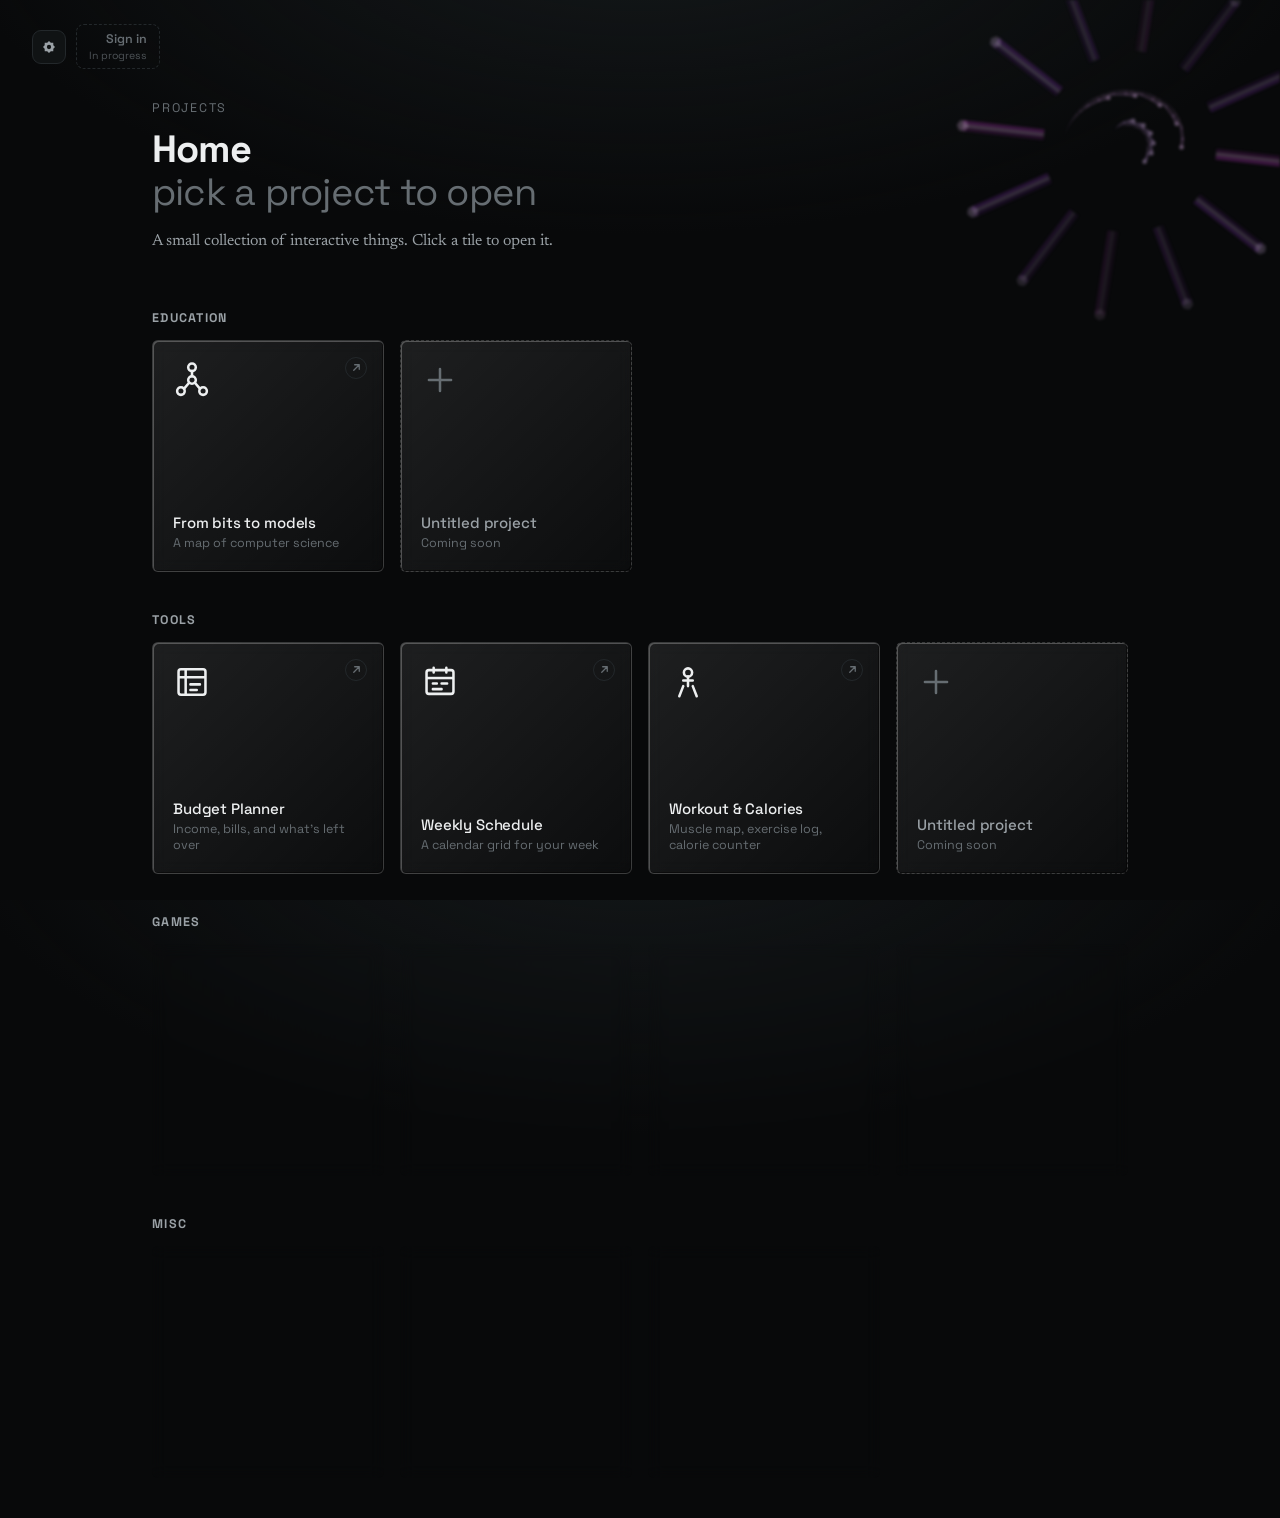
==== index.html @ d9f2520a "Add Workout & Calories project New tile in the Tools category (workout-tracker/tracker.html) — a pla" ====
<!doctype html>
<html>
<head>
<meta charset="utf-8">
<meta name="viewport" content="width=device-width,initial-scale=1">
<title>Home</title>
<link rel="preconnect" href="https://fonts.googleapis.com">
<link rel="preconnect" href="https://fonts.gstatic.com" crossorigin>
<link href="https://fonts.googleapis.com/css2?family=Space+Grotesk:wght@400;500;700&family=Newsreader:ital,opsz,wght@0,6..72,300;0,6..72,400;1,6..72,300&display=swap" rel="stylesheet">
<link rel="stylesheet" href="style.css?v=20">
</head>
<body>
<canvas id="bg"></canvas>
<div class="bottom-mist" aria-hidden="true"></div>

<div class="topbar">
  <button type="button" class="settings-btn" id="settingsBtn" aria-haspopup="dialog" aria-expanded="false" aria-controls="settingsPanel" aria-label="Display settings">
    <svg viewBox="0 0 24 24" width="16" height="16" xmlns="http://www.w3.org/2000/svg" aria-hidden="true">
      <path fill="currentColor" fill-rule="evenodd" d="M21,12 L18.5,14.7 L18.4,18.4 L14.7,18.5 L12,21 L9.3,18.5 L5.6,18.4 L5.5,14.7 L3,12 L5.5,9.3 L5.6,5.6 L9.3,5.5 L12,3 L14.7,5.5 L18.4,5.6 L18.5,9.3 Z M8.8,12 A3.2,3.2 0 1,0 15.2,12 A3.2,3.2 0 1,0 8.8,12 Z"/>
    </svg>
  </button>
  <div id="authWidget" class="auth-widget"></div>
</div>

<div class="settings-panel" id="settingsPanel" role="dialog" aria-label="Display settings" hidden>
  <div class="settings-head">
    <h2>Display</h2>
    <button type="button" class="settings-close" id="settingsClose" aria-label="Close">&times;</button>
  </div>

  <div class="settings-row">
    <label for="setHue">Theme color</label>
    <input type="range" id="setHue" min="0" max="359" step="1">
  </div>
  <label class="settings-check">
    <input type="checkbox" id="setRandomHue">
    Random color each visit
  </label>

  <div class="settings-div"></div>
  <p class="settings-label">Background components</p>

  <label class="settings-check"><input type="checkbox" id="setRods"> Spinning rod ring</label>
  <label class="settings-check"><input type="checkbox" id="setLights"> Flying lights</label>
  <label class="settings-check"><input type="checkbox" id="setFlakes"> Drifting flakes</label>
  <label class="settings-check"><input type="checkbox" id="setMist"> Bottom mist glow</label>

  <button type="button" class="ghost-btn" id="settingsReset">Reset to defaults</button>
</div>

<div class="page">

  <header>
    <p class="eyebrow">Projects</p>
    <h1>Home<span>pick a project to open</span></h1>
    <p class="blurb">A small collection of interactive things. Click a tile to open it.</p>
  </header>

  <section class="category">
    <h2 class="category-title">Education</h2>
    <div class="grid">

      <a class="tile" href="from-bits-to-models/map.html">
        <div class="icon" aria-hidden="true">
          <svg viewBox="0 0 24 24" fill="none" xmlns="http://www.w3.org/2000/svg">
            <circle cx="5" cy="19" r="2.4" stroke="currentColor" stroke-width="1.6"/>
            <circle cx="12" cy="12" r="2.4" stroke="currentColor" stroke-width="1.6"/>
            <circle cx="19" cy="19" r="2.4" stroke="currentColor" stroke-width="1.6"/>
            <circle cx="12" cy="4" r="2.4" stroke="currentColor" stroke-width="1.6"/>
            <path d="M6.9 17.6 10.3 13.6M13.7 13.6 17.1 17.6M12 9.6V6.4" stroke="currentColor" stroke-width="1.6" stroke-linecap="round"/>
          </svg>
        </div>
        <div>
          <div class="label">From bits to models</div>
          <div class="sub">A map of computer science</div>
        </div>
        <span class="go" aria-hidden="true">
          <svg viewBox="0 0 12 12" fill="none" xmlns="http://www.w3.org/2000/svg">
            <path d="M3 9 9 3M4 3h5v5" stroke="currentColor" stroke-width="1.4" stroke-linecap="round" stroke-linejoin="round"/>
          </svg>
        </span>
      </a>

      <div class="tile placeholder" aria-disabled="true">
        <div class="icon" aria-hidden="true">
          <svg viewBox="0 0 24 24" fill="none" xmlns="http://www.w3.org/2000/svg">
            <path d="M12 5v14M5 12h14" stroke="currentColor" stroke-width="1.6" stroke-linecap="round"/>
          </svg>
        </div>
        <div>
          <div class="label">Untitled project</div>
          <div class="sub">Coming soon</div>
        </div>
      </div>

    </div>
  </section>

  <section class="category">
    <h2 class="category-title">Tools</h2>
    <div class="grid">

      <a class="tile" href="budget-planner/planner.html">
        <div class="icon" aria-hidden="true">
          <svg viewBox="0 0 24 24" fill="none" xmlns="http://www.w3.org/2000/svg">
            <rect x="3.5" y="4" width="17" height="16" rx="1.5" stroke="currentColor" stroke-width="1.6"/>
            <path d="M3.5 9h17M8 4v16" stroke="currentColor" stroke-width="1.6"/>
            <path d="M11 13.5h6M11 17h4" stroke="currentColor" stroke-width="1.6" stroke-linecap="round"/>
          </svg>
        </div>
        <div>
          <div class="label">Budget Planner</div>
          <div class="sub">Income, bills, and what's left over</div>
        </div>
        <span class="go" aria-hidden="true">
          <svg viewBox="0 0 12 12" fill="none" xmlns="http://www.w3.org/2000/svg">
            <path d="M3 9 9 3M4 3h5v5" stroke="currentColor" stroke-width="1.4" stroke-linecap="round" stroke-linejoin="round"/>
          </svg>
        </span>
      </a>

      <a class="tile" href="weekly-schedule/schedule.html">
        <div class="icon" aria-hidden="true">
          <svg viewBox="0 0 24 24" fill="none" xmlns="http://www.w3.org/2000/svg">
            <rect x="3.5" y="4.5" width="17" height="15" rx="1.5" stroke="currentColor" stroke-width="1.6"/>
            <path d="M3.5 9.5h17" stroke="currentColor" stroke-width="1.6"/>
            <path d="M8 3v3M16 3v3" stroke="currentColor" stroke-width="1.6" stroke-linecap="round"/>
            <path d="M7.5 13h2.5M13 13h3.5M7.5 16.5h5.5" stroke="currentColor" stroke-width="1.6" stroke-linecap="round"/>
          </svg>
        </div>
        <div>
          <div class="label">Weekly Schedule</div>
          <div class="sub">A calendar grid for your week</div>
        </div>
        <span class="go" aria-hidden="true">
          <svg viewBox="0 0 12 12" fill="none" xmlns="http://www.w3.org/2000/svg">
            <path d="M3 9 9 3M4 3h5v5" stroke="currentColor" stroke-width="1.4" stroke-linecap="round" stroke-linejoin="round"/>
          </svg>
        </span>
      </a>

      <a class="tile" href="workout-tracker/tracker.html">
        <div class="icon" aria-hidden="true">
          <svg viewBox="0 0 24 24" fill="none" xmlns="http://www.w3.org/2000/svg">
            <circle cx="12" cy="6" r="2.6" stroke="currentColor" stroke-width="1.6"/>
            <path d="M12 8.6v6M9 11h6" stroke="currentColor" stroke-width="1.6" stroke-linecap="round"/>
            <path d="M9 14.6 6.5 21M15 14.6 17.5 21" stroke="currentColor" stroke-width="1.6" stroke-linecap="round"/>
          </svg>
        </div>
        <div>
          <div class="label">Workout &amp; Calories</div>
          <div class="sub">Muscle map, exercise log, calorie counter</div>
        </div>
        <span class="go" aria-hidden="true">
          <svg viewBox="0 0 12 12" fill="none" xmlns="http://www.w3.org/2000/svg">
            <path d="M3 9 9 3M4 3h5v5" stroke="currentColor" stroke-width="1.4" stroke-linecap="round" stroke-linejoin="round"/>
          </svg>
        </span>
      </a>

      <div class="tile placeholder" aria-disabled="true">
        <div class="icon" aria-hidden="true">
          <svg viewBox="0 0 24 24" fill="none" xmlns="http://www.w3.org/2000/svg">
            <path d="M12 5v14M5 12h14" stroke="currentColor" stroke-width="1.6" stroke-linecap="round"/>
          </svg>
        </div>
        <div>
          <div class="label">Untitled project</div>
          <div class="sub">Coming soon</div>
        </div>
      </div>

    </div>
  </section>

  <section class="category">
    <h2 class="category-title">Games</h2>
    <div class="grid">

      <a class="tile" href="tic-tac-toe/game.html">
        <div class="icon" aria-hidden="true">
          <svg viewBox="0 0 24 24" fill="none" xmlns="http://www.w3.org/2000/svg">
            <path d="M9 3v18M15 3v18M3 9h18M3 15h18" stroke="currentColor" stroke-width="1.6" stroke-linecap="round"/>
          </svg>
        </div>
        <div>
          <div class="label">Tic-tac-toe</div>
        </div>
        <span class="go" aria-hidden="true">
          <svg viewBox="0 0 12 12" fill="none" xmlns="http://www.w3.org/2000/svg">
            <path d="M3 9 9 3M4 3h5v5" stroke="currentColor" stroke-width="1.4" stroke-linecap="round" stroke-linejoin="round"/>
          </svg>
        </span>
      </a>

      <a class="tile" href="dead-static/game.html">
        <div class="icon" aria-hidden="true">
          <svg viewBox="0 0 24 24" fill="none" xmlns="http://www.w3.org/2000/svg">
            <path d="M12 3 20 7.5V16.5L12 21 4 16.5V7.5L12 3Z" stroke="currentColor" stroke-width="1.6" stroke-linejoin="round"/>
            <path d="M4 7.5 12 12M12 12 20 7.5M12 12V21" stroke="currentColor" stroke-width="1.6" stroke-linejoin="round"/>
          </svg>
        </div>
        <div>
          <div class="label">Dead Static</div>
          <div class="sub">In progress</div>
        </div>
        <span class="go" aria-hidden="true">
          <svg viewBox="0 0 12 12" fill="none" xmlns="http://www.w3.org/2000/svg">
            <path d="M3 9 9 3M4 3h5v5" stroke="currentColor" stroke-width="1.4" stroke-linecap="round" stroke-linejoin="round"/>
          </svg>
        </span>
      </a>

      <a class="tile" href="nightfall/siege.html">
        <div class="icon" aria-hidden="true">
          <svg viewBox="0 0 24 24" fill="none" xmlns="http://www.w3.org/2000/svg">
            <path d="M4 21V10.5L12 4l8 6.5V21" stroke="currentColor" stroke-width="1.6" stroke-linejoin="round"/>
            <path d="M9 21v-7h6v7" stroke="currentColor" stroke-width="1.6" stroke-linejoin="round"/>
          </svg>
        </div>
        <div>
          <div class="label">Nightfall</div>
          <div class="sub">Zombie siege tower defense</div>
        </div>
        <span class="go" aria-hidden="true">
          <svg viewBox="0 0 12 12" fill="none" xmlns="http://www.w3.org/2000/svg">
            <path d="M3 9 9 3M4 3h5v5" stroke="currentColor" stroke-width="1.4" stroke-linecap="round" stroke-linejoin="round"/>
          </svg>
        </span>
      </a>

      <div class="tile placeholder" aria-disabled="true">
        <div class="icon" aria-hidden="true">
          <svg viewBox="0 0 24 24" fill="none" xmlns="http://www.w3.org/2000/svg">
            <path d="M12 5v14M5 12h14" stroke="currentColor" stroke-width="1.6" stroke-linecap="round"/>
          </svg>
        </div>
        <div>
          <div class="label">Untitled project</div>
          <div class="sub">Coming soon</div>
        </div>
      </div>

    </div>
  </section>

  <section class="category">
    <h2 class="category-title">Misc</h2>
    <div class="grid">

      <a class="tile" href="keep-awake/screen.html">
        <div class="icon" aria-hidden="true">
          <svg viewBox="0 0 24 24" fill="none" xmlns="http://www.w3.org/2000/svg">
            <path d="M5 20c3-5 3.5-8 1.5-12.5C10 9 11 11.5 10 15c3-1 4.5-4 3.8-7.5C17 9.5 18 13 15.5 17c1.5-.3 2.7-1.2 3.3-2.3-.2 3.6-2.8 6.3-6.3 6.3-3.7 0-7-2.3-7.5-6" stroke="currentColor" stroke-width="1.5" stroke-linejoin="round" stroke-linecap="round"/>
          </svg>
        </div>
        <div>
          <div class="label">Cig</div>
          <div class="sub">A slow burn</div>
        </div>
        <span class="go" aria-hidden="true">
          <svg viewBox="0 0 12 12" fill="none" xmlns="http://www.w3.org/2000/svg">
            <path d="M3 9 9 3M4 3h5v5" stroke="currentColor" stroke-width="1.4" stroke-linecap="round" stroke-linejoin="round"/>
          </svg>
        </span>
      </a>

      <a class="tile" href="ps2-clock/clock.html">
        <div class="icon" aria-hidden="true">
          <svg viewBox="0 0 24 24" fill="none" xmlns="http://www.w3.org/2000/svg">
            <circle cx="12" cy="12" r="8.5" stroke="currentColor" stroke-width="1.6"/>
            <path d="M12 7.5V12l3 2" stroke="currentColor" stroke-width="1.6" stroke-linecap="round" stroke-linejoin="round"/>
          </svg>
        </div>
        <div>
          <div class="label">Standby</div>
          <div class="sub">An ambient spiral clock</div>
        </div>
        <span class="go" aria-hidden="true">
          <svg viewBox="0 0 12 12" fill="none" xmlns="http://www.w3.org/2000/svg">
            <path d="M3 9 9 3M4 3h5v5" stroke="currentColor" stroke-width="1.4" stroke-linecap="round" stroke-linejoin="round"/>
          </svg>
        </span>
      </a>

      <div class="tile placeholder" aria-disabled="true">
        <div class="icon" aria-hidden="true">
          <svg viewBox="0 0 24 24" fill="none" xmlns="http://www.w3.org/2000/svg">
            <path d="M12 5v14M5 12h14" stroke="currentColor" stroke-width="1.6" stroke-linecap="round"/>
          </svg>
        </div>
        <div>
          <div class="label">Untitled project</div>
          <div class="sub">Coming soon</div>
        </div>
      </div>

    </div>
  </section>

</div>

<script src="assets/spiral-bg.js?v=8"></script>
<script type="module">
  import { initAuthWidget } from "./assets/auth-widget.js?v=2";
  initAuthWidget(document.getElementById("authWidget"));
</script>
<script>
  // ---------------------------------------------------------------
  // display settings -- stored client-side only (localStorage), no
  // account or server involved. Controls which ambient background
  // pieces render and whether their color theme is random each visit
  // or pinned to a chosen hue.
  // ---------------------------------------------------------------
  const SETTINGS_KEY = "note-display-settings:v1";
  const DEFAULT_SETTINGS = { hue: null, rods: true, lights: true, flakes: false, mist: false };

  function loadSettings() {
    try {
      const raw = localStorage.getItem(SETTINGS_KEY);
      if (!raw) return { ...DEFAULT_SETTINGS };
      const parsed = JSON.parse(raw);
      return { ...DEFAULT_SETTINGS, ...parsed };
    } catch (e) {
      return { ...DEFAULT_SETTINGS };
    }
  }
  function saveSettings(s) {
    try { localStorage.setItem(SETTINGS_KEY, JSON.stringify(s)); } catch (e) { /* private browsing etc -- just won't persist */ }
  }

  let settings = loadSettings();
  let spiral = null;
  const mistEl = document.querySelector(".bottom-mist");

  // (re)builds the whole ambient effect from the current settings --
  // spiral-bg.js's returned handle has its own stop(), so swapping
  // settings live just tears down the old instance and starts a fresh
  // one, no page reload needed
  function applyEffects() {
    if (spiral) spiral.stop();
    spiral = initSpiralBackground(document.getElementById("bg"), {
      intensity: 0.32,
      radiusScale: 0.1,
      centerX: 0.88,
      centerY: 0.16,
      barCount: settings.rods ? 12 : 0,
      cubeCount: settings.flakes ? 10 : 0,
      particleCount: settings.lights ? null : 0,
      fps: 24,
      hue: settings.hue,
    });
    document.documentElement.style.setProperty("--mist-hue", spiral.hue);
    mistEl.classList.toggle("is-hidden", !settings.mist);
  }

  function updateSetting(patch) {
    settings = { ...settings, ...patch };
    saveSettings(settings);
    applyEffects();
    syncControls();
  }

  const hueInput = document.getElementById("setHue");
  const randomHueInput = document.getElementById("setRandomHue");
  const rodsInput = document.getElementById("setRods");
  const lightsInput = document.getElementById("setLights");
  const flakesInput = document.getElementById("setFlakes");
  const mistInput = document.getElementById("setMist");

  function syncControls() {
    const isRandom = settings.hue === null;
    randomHueInput.checked = isRandom;
    hueInput.disabled = isRandom;
    hueInput.value = isRandom ? spiral.hue : settings.hue;
    rodsInput.checked = settings.rods;
    lightsInput.checked = settings.lights;
    flakesInput.checked = settings.flakes;
    mistInput.checked = settings.mist;
  }

  applyEffects();
  syncControls();

  hueInput.addEventListener("input", () => updateSetting({ hue: Number(hueInput.value) }));
  randomHueInput.addEventListener("change", () => {
    updateSetting({ hue: randomHueInput.checked ? null : spiral.hue });
  });
  rodsInput.addEventListener("change", () => updateSetting({ rods: rodsInput.checked }));
  lightsInput.addEventListener("change", () => updateSetting({ lights: lightsInput.checked }));
  flakesInput.addEventListener("change", () => updateSetting({ flakes: flakesInput.checked }));
  mistInput.addEventListener("change", () => updateSetting({ mist: mistInput.checked }));

  document.getElementById("settingsReset").addEventListener("click", () => {
    settings = { ...DEFAULT_SETTINGS };
    saveSettings(settings);
    applyEffects();
    syncControls();
  });

  // ---------------------------------------------------------------
  // settings panel open/close
  // ---------------------------------------------------------------
  const settingsBtn = document.getElementById("settingsBtn");
  const settingsPanel = document.getElementById("settingsPanel");
  function openSettings() {
    settingsPanel.hidden = false;
    settingsBtn.setAttribute("aria-expanded", "true");
  }
  function closeSettings() {
    settingsPanel.hidden = true;
    settingsBtn.setAttribute("aria-expanded", "false");
  }
  settingsBtn.addEventListener("click", () => {
    if (settingsPanel.hidden) openSettings(); else closeSettings();
  });
  document.getElementById("settingsClose").addEventListener("click", closeSettings);
  document.addEventListener("keydown", (e) => {
    if (e.key === "Escape" && !settingsPanel.hidden) closeSettings();
  });
  document.addEventListener("click", (e) => {
    if (settingsPanel.hidden) return;
    if (settingsPanel.contains(e.target) || settingsBtn.contains(e.target)) return;
    closeSettings();
  });
</script>
</body>
</html>
---- style.css ----
:root{
  --ground:#0C0E0F;
  --ground-deep:#08090A;
  --panel:#101314;
  --panel-hi:#1A1E20;
  --line:#23282B;
  --ink:#EDEFF0;
  --ink-mid:#9AA1A6;
  --ink-dim:#666D72;
  --focus:#EDEFF0;
}
*{box-sizing:border-box}
html,body{height:100%}
body{
  margin:0;
  background:
    radial-gradient(ellipse 90% 60% at 50% -10%, #14181A 0%, transparent 60%),
    var(--ground-deep);
  color:var(--ink);
  font-family:"Space Grotesk",system-ui,sans-serif;
  min-height:100dvh;
}

#bg{
  position:fixed;
  inset:0;
  z-index:0;
  width:100%;
  height:100%;
  display:block;
  pointer-events:none;
  filter:blur(1.5px);
}

/* a soft glow rising off the bottom edge of the page -- tinted to match
   whatever random theme color spiral-bg.js picked this load (see the
   inline script setting --mist-hue), gently breathing rather than static
   so it reads as something alive back there, not a flat gradient */
.bottom-mist{
  position:fixed;
  inset:auto 0 0 0;
  height:42vh;
  z-index:0;
  pointer-events:none;
  background:
    radial-gradient(ellipse 85% 100% at 50% 100%, hsla(var(--mist-hue,220), 75%, 58%, .28), transparent 68%),
    radial-gradient(ellipse 50% 70% at 50% 100%, hsla(var(--mist-hue,220), 85%, 70%, .22), transparent 60%);
  filter:blur(6px);
  mix-blend-mode:screen;
  animation:mist-breathe 9s ease-in-out infinite;
}
.bottom-mist.is-hidden{display:none} /* toggled off via the display-settings panel */
@keyframes mist-breathe{
  0%,100%{opacity:.75;transform:translateY(0)}
  50%{opacity:1;transform:translateY(-1.5%)}
}
@media (prefers-reduced-motion:reduce){
  .bottom-mist{animation:none}
}

.page{
  position:relative;
  z-index:1;
  max-width:1040px;
  margin:0 auto;
  padding:100px 32px 40px; /* clears .topbar (fixed, same top-left corner) with real
                              room to spare, not the 3px it had before it moved here */
  min-height:100dvh;
  display:flex;
  flex-direction:column;
}

/* fixed top-right cluster: the display-settings button and the sitewide
   sign-in widget share one fixed-position row, same pattern as the
   little fixed "back to menu" buttons the individual project pages use */
.topbar{
  position:fixed;
  top:24px;
  left:32px;
  z-index:5;
  display:flex;
  align-items:center;
  gap:10px;
}
.settings-btn{
  display:inline-flex;
  align-items:center;
  justify-content:center;
  width:34px;height:34px;
  background:var(--panel);
  border:1px solid var(--line);
  border-radius:9px;
  color:var(--ink-mid);
  cursor:pointer;
}
.settings-btn:hover{color:var(--ink);border-color:var(--ink-dim)}
.settings-btn:focus-visible,
.settings-btn[aria-expanded="true"]{outline:2px solid var(--focus);outline-offset:1px}

/* any page can drop <div id="authWidget"></div> and call
   initAuthWidget() on it (see assets/auth-widget.js) to get the same
   signed-in state -- currently only used here, nested inside .topbar,
   which is what actually fixes it in place; a page using it standalone
   would need its own positioning */
.auth-widget{
  display:flex;
  align-items:center;
  font-family:"Space Grotesk",sans-serif;
}
.auth-signin-btn{
  padding:7px 14px;
  background:var(--ink);
  border:0;
  border-radius:7px;
  color:var(--ground-deep);
  font:600 13px "Space Grotesk",sans-serif;
  cursor:pointer;
}
.auth-signin-btn:hover{background:#fff}
.auth-signin-btn:disabled{opacity:.5;cursor:default}
.auth-signin-btn:focus-visible{outline:2px solid var(--focus);outline-offset:2px}
.auth-user{
  display:flex;
  align-items:center;
  gap:8px;
  padding:5px 6px 5px 12px;
  background:var(--panel);
  border:1px solid var(--line);
  border-radius:20px;
}
.auth-user[hidden]{display:none} /* display:flex above otherwise ties with and beats the UA [hidden] rule */
.auth-avatar{
  width:22px;height:22px;
  border-radius:50%;
  display:block;
}
.auth-name{
  font-size:12.5px;
  font-weight:500;
  color:var(--ink-mid);
  max-width:120px;
  overflow:hidden;
  text-overflow:ellipsis;
  white-space:nowrap;
}
.auth-signout-btn{
  padding:5px 10px;
  background:var(--panel-hi);
  border:1px solid var(--line);
  border-radius:14px;
  color:var(--ink-dim);
  font:500 11.5px "Space Grotesk",sans-serif;
  cursor:pointer;
}
.auth-signout-btn:hover{color:var(--ink);border-color:var(--ink-dim)}
.auth-signout-btn:focus-visible{outline:2px solid var(--focus);outline-offset:1px}
.auth-error{
  margin:0;
  font-size:11.5px;
  color:var(--ink-dim);
  max-width:180px;
  text-align:right;
}

/* display-settings dropdown -- pinned under .topbar, everything in it
   persists to localStorage only (see the inline script), no account
   involved */
.settings-panel{
  position:fixed;
  top:66px;
  left:32px;
  z-index:6;
  width:250px;
  padding:16px;
  background:var(--panel);
  border:1px solid var(--line);
  border-radius:12px;
  box-shadow:0 16px 40px rgba(0,0,0,.45);
}
.settings-head{
  display:flex;
  align-items:center;
  justify-content:space-between;
  margin:0 0 12px;
}
.settings-head h2{margin:0;font-size:14px;font-weight:700;color:var(--ink)}
.settings-close{
  width:24px;height:24px;
  display:inline-flex;align-items:center;justify-content:center;
  background:none;
  border:0;
  border-radius:6px;
  color:var(--ink-dim);
  font-size:16px;
  line-height:1;
  cursor:pointer;
}
.settings-close:hover{color:var(--ink)}
.settings-close:focus-visible{outline:2px solid var(--focus);outline-offset:1px}

.settings-row{display:flex;flex-direction:column;gap:8px;margin:0 0 4px}
.settings-row label{font-size:12px;color:var(--ink-mid)}
.settings-row input[type="range"]{
  width:100%;
  accent-color:hsl(var(--mist-hue,220),75%,60%);
}

.settings-check{
  display:flex;
  align-items:center;
  gap:8px;
  padding:6px 0;
  font-size:12.5px;
  color:var(--ink-mid);
  cursor:pointer;
}
.settings-check input{accent-color:var(--ink)}
.settings-check:has(input:disabled){opacity:.5;cursor:default}

.settings-div{height:1px;background:var(--line);margin:10px 0}
.settings-label{
  margin:0 0 2px;
  font-size:11px;
  letter-spacing:.06em;
  text-transform:uppercase;
  color:var(--ink-dim);
}

.settings-panel .ghost-btn{
  width:100%;
  margin-top:10px;
  padding:8px 12px;
  background:var(--ground);
  border:1px solid var(--line);
  border-radius:7px;
  color:var(--ink-mid);
  font:500 12px "Space Grotesk",sans-serif;
  cursor:pointer;
}
.settings-panel .ghost-btn:hover{color:var(--ink);border-color:var(--ink-dim)}

/* sign-in isn't live yet (see assets/auth-widget.js) -- a greyed-out,
   non-interactive stand-in so it reads as "not built yet", same idea as
   the placeholder project tile below */
.auth-placeholder{
  display:flex;
  flex-direction:column;
  align-items:flex-end;
  gap:2px;
  padding:6px 12px;
  border:1px dashed var(--line);
  border-radius:8px;
  cursor:default;
}
.auth-placeholder-label{
  font-size:12.5px;
  font-weight:600;
  color:var(--ink-dim);
}
.auth-placeholder-sub{
  font-size:10.5px;
  color:var(--ink-dim);
  opacity:.75;
}

@media (max-width:560px){
  .topbar{top:14px;left:16px}
  .auth-name{max-width:70px}
  .settings-panel{top:56px;left:16px;right:16px;width:auto}
}

header{margin-bottom:56px}
.eyebrow{
  margin:0 0 12px;
  font-size:12.5px;
  letter-spacing:.14em;
  text-transform:uppercase;
  color:var(--ink-dim);
}
h1{
  margin:0;
  font-size:38px;
  line-height:1.12;
  font-weight:700;
  letter-spacing:-0.02em;
}
h1 span{display:block;color:var(--ink-dim);font-weight:400}
.blurb{
  margin:16px 0 0;
  max-width:52ch;
  font-family:"Newsreader",Georgia,serif;
  font-size:16px;
  line-height:1.55;
  color:var(--ink-mid);
}

.grid{
  position:relative;
  z-index:1;
  display:grid;
  grid-template-columns:repeat(auto-fill,minmax(200px,1fr));
  gap:16px;
}

.tile{
  position:relative;
  z-index:1;
  display:flex;
  flex-direction:column;
  justify-content:space-between;
  aspect-ratio:1/1;
  padding:20px;
  border-radius:6px;
  background:linear-gradient(135deg, rgba(255,255,255,.09), rgba(255,255,255,.02));
  border:1px solid rgba(255,255,255,.16);
  box-shadow:
    inset 1px 1px 0 rgba(255,255,255,.25),
    inset -1px -1px 0 rgba(0,0,0,.45);
  backdrop-filter:blur(8px) saturate(1.05);
  -webkit-backdrop-filter:blur(8px) saturate(1.05);
  text-decoration:none;
  color:var(--ink);
  cursor:pointer;
  transition:transform .18s ease, border-color .18s ease, background .18s ease;
}
.tile:hover{
  background:linear-gradient(135deg, rgba(255,255,255,.15), rgba(255,255,255,.04));
  border-color:rgba(255,255,255,.32);
}
.tile:focus-visible{outline:2px solid var(--focus);outline-offset:2px}

.tile .icon{
  width:38px;height:38px;
  display:flex;align-items:center;justify-content:center;
  color:var(--ink);
}
.tile .icon svg{width:100%;height:100%}

.tile .label{
  font-size:15px;
  font-weight:500;
  letter-spacing:-0.01em;
}
.tile .sub{
  margin-top:3px;
  font-size:12.5px;
  color:var(--ink-dim);
  font-weight:400;
}

.tile .go{
  position:absolute;
  top:16px;right:16px;
  width:22px;height:22px;
  border-radius:50%;
  border:1px solid var(--line);
  display:flex;align-items:center;justify-content:center;
  color:var(--ink-dim);
  transition:border-color .16s ease, color .16s ease, transform .16s ease;
}
.tile:hover .go{border-color:var(--ink-mid);color:var(--ink);transform:translate(1px,-1px)}
.tile .go svg{width:11px;height:11px}

/* placeholder / coming-soon tiles */
.tile.placeholder{
  cursor:default;
  border-style:dashed;
  color:var(--ink-dim);
}
.tile.placeholder:hover{
  background:var(--panel);
  border-color:var(--line);
  transform:none;
}
.tile.placeholder .icon{color:var(--ink-dim)}
.tile.placeholder .go{display:none}
.tile.placeholder .label{color:var(--ink-mid)}

/* project categories -- each is its own heading + its own .grid, so the
   auto-fill tile layout still works exactly the same within a section */
.category{margin-bottom:40px}
.category:last-child{margin-bottom:0}
.category-title{
  margin:0 0 14px;
  font-size:12.5px;
  font-weight:700;
  letter-spacing:.1em;
  text-transform:uppercase;
  color:var(--ink-mid);
}

@media (max-width:560px){
  .page{padding:78px 20px 28px}
  header{margin-bottom:32px}
  h1{font-size:30px}
  .blurb{font-size:14.5px}

  .grid{grid-template-columns:1fr;gap:10px}

  .tile{
    flex-direction:row;
    align-items:center;
    justify-content:flex-start;
    aspect-ratio:auto;
    gap:14px;
    padding:14px 46px 14px 14px;
  }
  .tile .icon{width:30px;height:30px;flex:0 0 auto}
  .tile .icon + div{flex:1;min-width:0}
  .tile .go{top:50%;right:14px;transform:translateY(-50%)}
  .tile:hover .go{transform:translateY(-50%) translate(1px,-1px)}
}
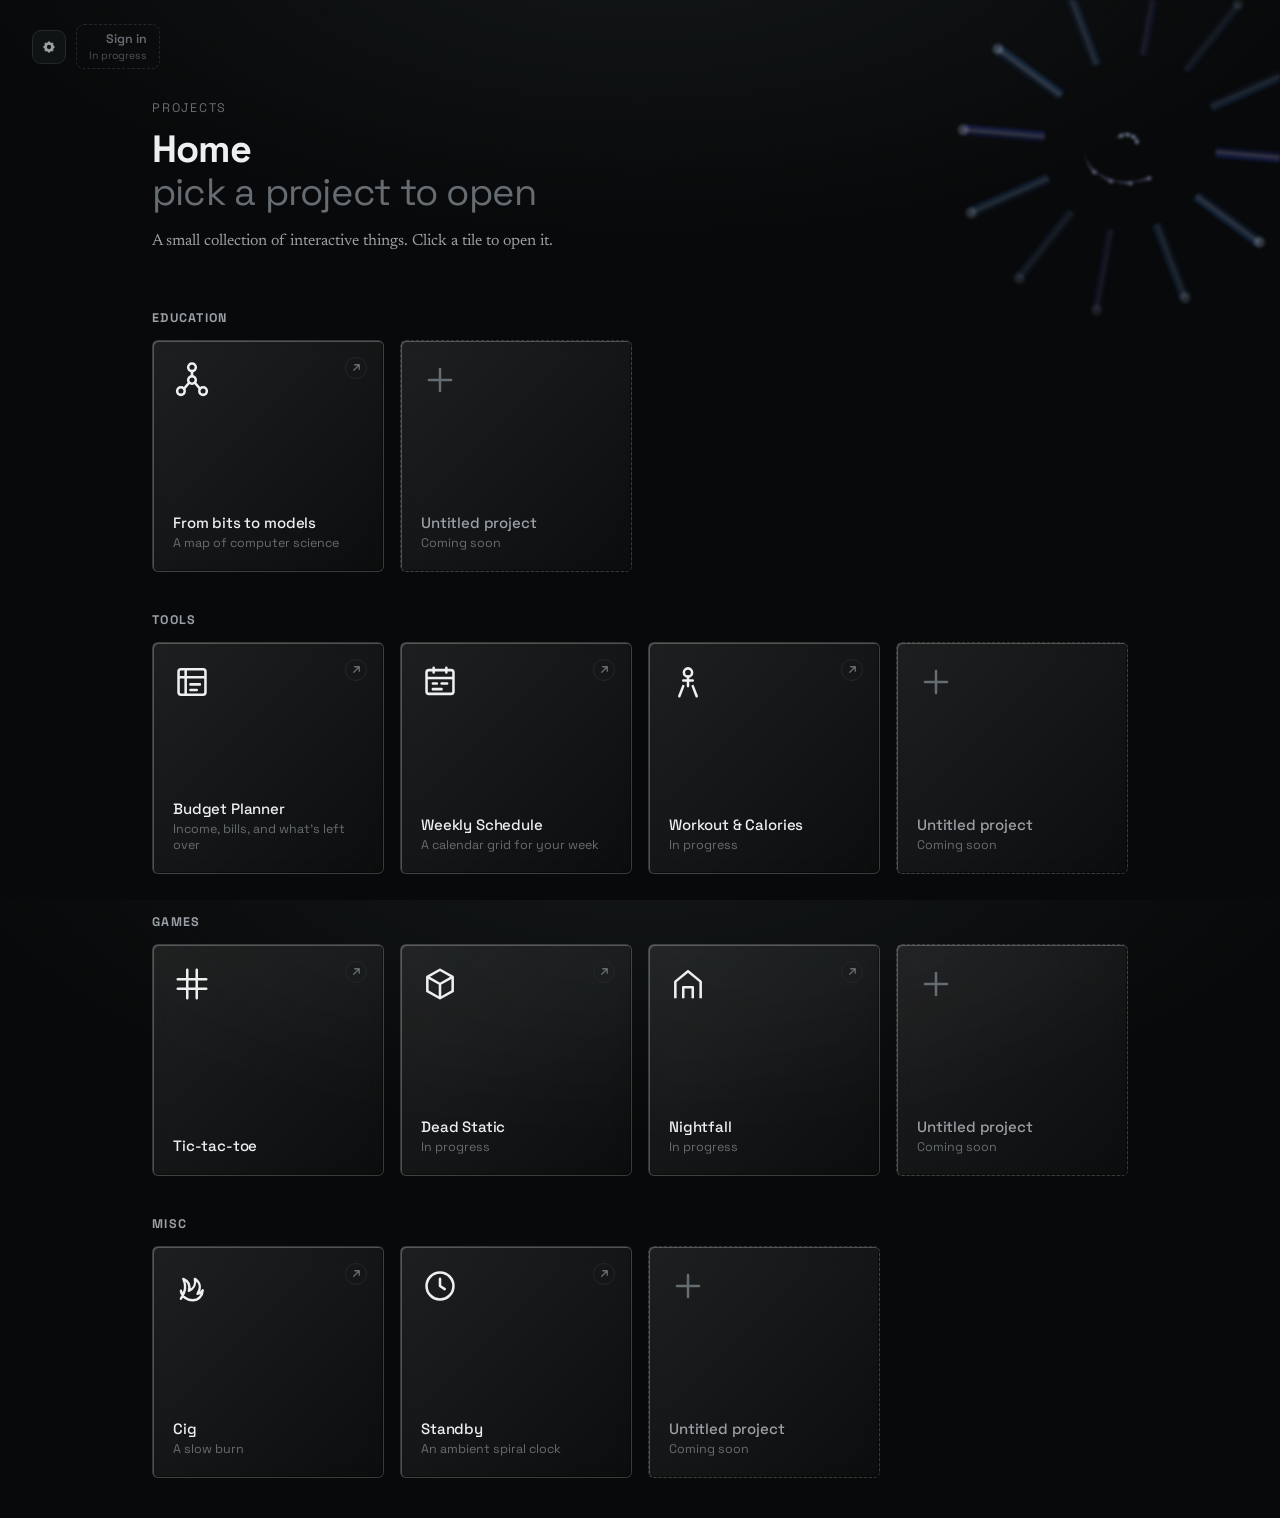
==== commit 93b1b38e: "Workout & Calories: fix mobile clipping, redo muscle map style, add WIP subtitles - Fix real horizon" ====
--- a/index.html
+++ b/index.html
@@ -149,7 +149,7 @@
         </div>
         <div>
           <div class="label">Workout &amp; Calories</div>
-          <div class="sub">Muscle map, exercise log, calorie counter</div>
+          <div class="sub">In progress</div>
         </div>
         <span class="go" aria-hidden="true">
           <svg viewBox="0 0 12 12" fill="none" xmlns="http://www.w3.org/2000/svg">
@@ -220,7 +220,7 @@
         </div>
         <div>
           <div class="label">Nightfall</div>
-          <div class="sub">Zombie siege tower defense</div>
+          <div class="sub">In progress</div>
         </div>
         <span class="go" aria-hidden="true">
           <svg viewBox="0 0 12 12" fill="none" xmlns="http://www.w3.org/2000/svg">
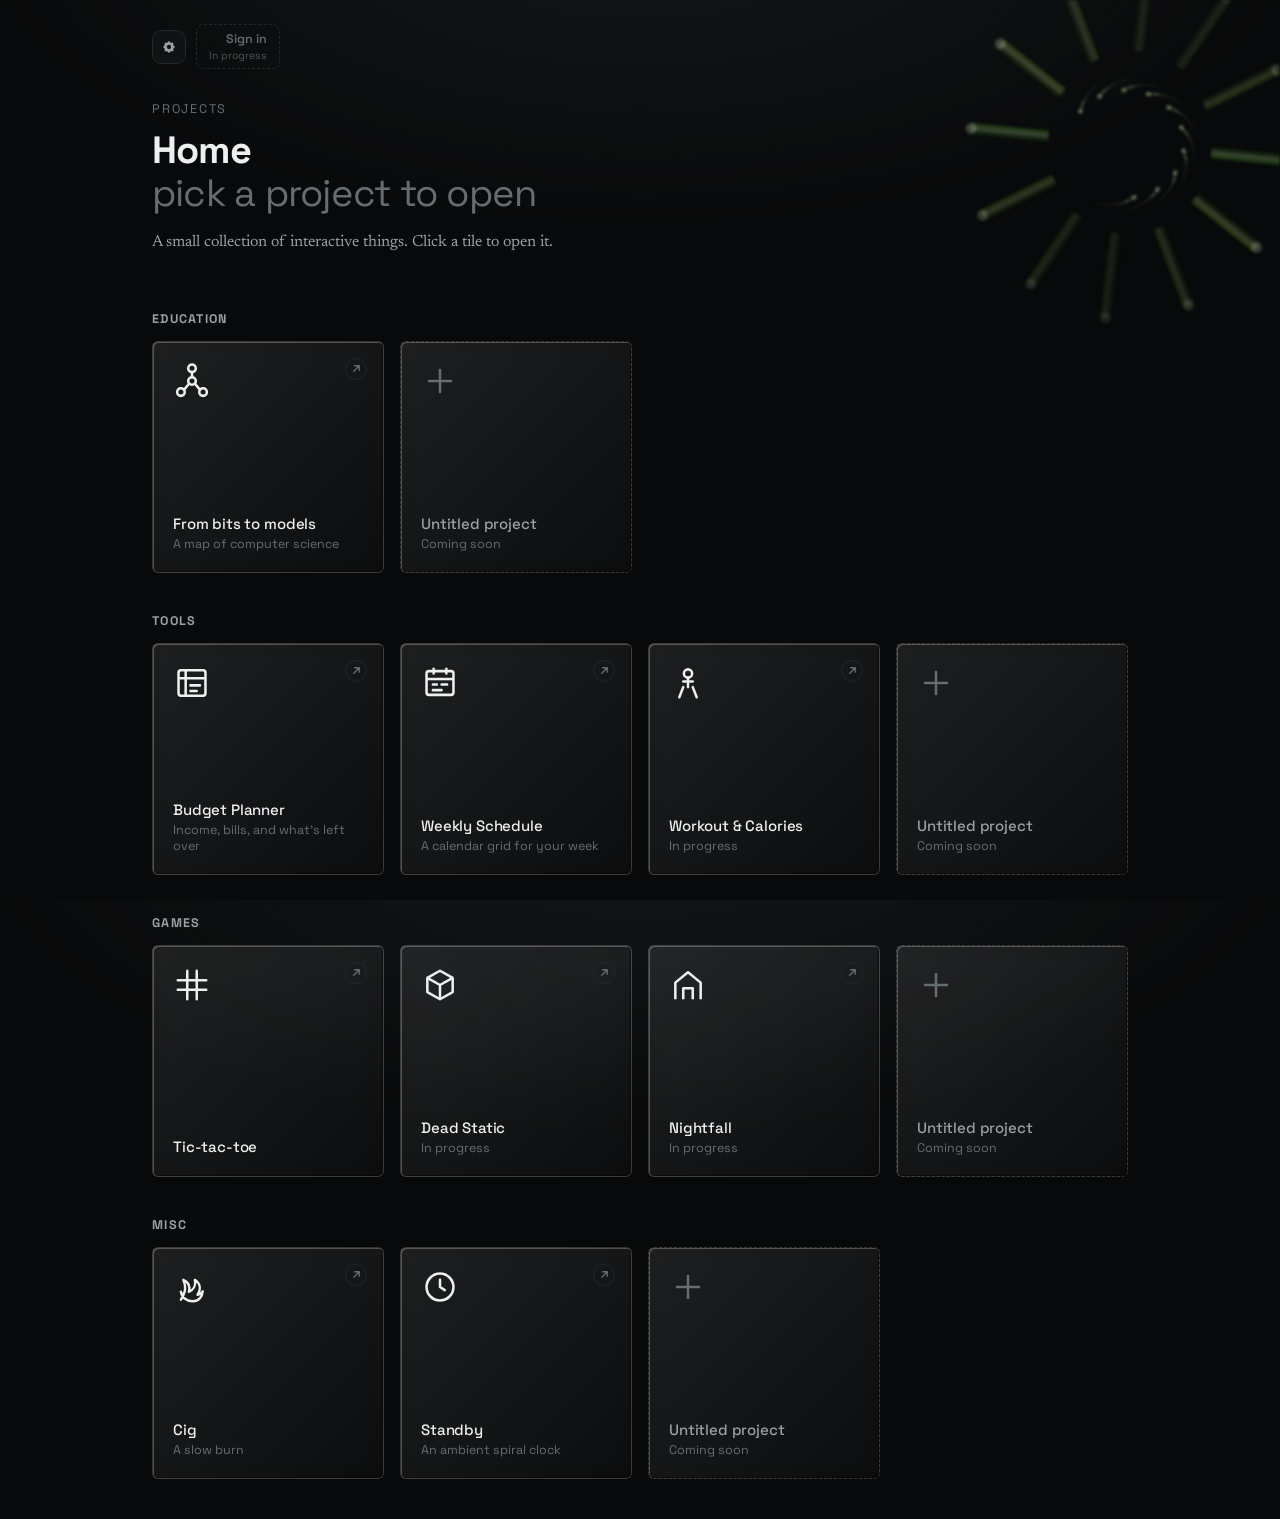
==== commit 8e37263c: "Fix reflow at 400% zoom, add a calorie goal guide + estimator 400% zoom means a ~320x256 CSS viewpor" ====
--- a/index.html
+++ b/index.html
@@ -7,48 +7,48 @@
 <link rel="preconnect" href="https://fonts.googleapis.com">
 <link rel="preconnect" href="https://fonts.gstatic.com" crossorigin>
 <link href="https://fonts.googleapis.com/css2?family=Space+Grotesk:wght@400;500;700&family=Newsreader:ital,opsz,wght@0,6..72,300;0,6..72,400;1,6..72,300&display=swap" rel="stylesheet">
-<link rel="stylesheet" href="style.css?v=20">
+<link rel="stylesheet" href="style.css?v=21">
 </head>
 <body>
 <canvas id="bg"></canvas>
 <div class="bottom-mist" aria-hidden="true"></div>
 
-<div class="topbar">
-  <button type="button" class="settings-btn" id="settingsBtn" aria-haspopup="dialog" aria-expanded="false" aria-controls="settingsPanel" aria-label="Display settings">
-    <svg viewBox="0 0 24 24" width="16" height="16" xmlns="http://www.w3.org/2000/svg" aria-hidden="true">
-      <path fill="currentColor" fill-rule="evenodd" d="M21,12 L18.5,14.7 L18.4,18.4 L14.7,18.5 L12,21 L9.3,18.5 L5.6,18.4 L5.5,14.7 L3,12 L5.5,9.3 L5.6,5.6 L9.3,5.5 L12,3 L14.7,5.5 L18.4,5.6 L18.5,9.3 Z M8.8,12 A3.2,3.2 0 1,0 15.2,12 A3.2,3.2 0 1,0 8.8,12 Z"/>
-    </svg>
-  </button>
-  <div id="authWidget" class="auth-widget"></div>
-</div>
-
-<div class="settings-panel" id="settingsPanel" role="dialog" aria-label="Display settings" hidden>
-  <div class="settings-head">
-    <h2>Display</h2>
-    <button type="button" class="settings-close" id="settingsClose" aria-label="Close">&times;</button>
+<div class="page">
+
+  <div class="topbar">
+    <button type="button" class="settings-btn" id="settingsBtn" aria-haspopup="dialog" aria-expanded="false" aria-controls="settingsPanel" aria-label="Display settings">
+      <svg viewBox="0 0 24 24" width="16" height="16" xmlns="http://www.w3.org/2000/svg" aria-hidden="true">
+        <path fill="currentColor" fill-rule="evenodd" d="M21,12 L18.5,14.7 L18.4,18.4 L14.7,18.5 L12,21 L9.3,18.5 L5.6,18.4 L5.5,14.7 L3,12 L5.5,9.3 L5.6,5.6 L9.3,5.5 L12,3 L14.7,5.5 L18.4,5.6 L18.5,9.3 Z M8.8,12 A3.2,3.2 0 1,0 15.2,12 A3.2,3.2 0 1,0 8.8,12 Z"/>
+      </svg>
+    </button>
+    <div id="authWidget" class="auth-widget"></div>
+
+    <div class="settings-panel" id="settingsPanel" role="dialog" aria-label="Display settings" hidden>
+      <div class="settings-head">
+        <h2>Display</h2>
+        <button type="button" class="settings-close" id="settingsClose" aria-label="Close">&times;</button>
+      </div>
+
+      <div class="settings-row">
+        <label for="setHue">Theme color</label>
+        <input type="range" id="setHue" min="0" max="359" step="1">
+      </div>
+      <label class="settings-check">
+        <input type="checkbox" id="setRandomHue">
+        Random color each visit
+      </label>
+
+      <div class="settings-div"></div>
+      <p class="settings-label">Background components</p>
+
+      <label class="settings-check"><input type="checkbox" id="setRods"> Spinning rod ring</label>
+      <label class="settings-check"><input type="checkbox" id="setLights"> Flying lights</label>
+      <label class="settings-check"><input type="checkbox" id="setFlakes"> Drifting flakes</label>
+      <label class="settings-check"><input type="checkbox" id="setMist"> Bottom mist glow</label>
+
+      <button type="button" class="ghost-btn" id="settingsReset">Reset to defaults</button>
+    </div>
   </div>
-
-  <div class="settings-row">
-    <label for="setHue">Theme color</label>
-    <input type="range" id="setHue" min="0" max="359" step="1">
-  </div>
-  <label class="settings-check">
-    <input type="checkbox" id="setRandomHue">
-    Random color each visit
-  </label>
-
-  <div class="settings-div"></div>
-  <p class="settings-label">Background components</p>
-
-  <label class="settings-check"><input type="checkbox" id="setRods"> Spinning rod ring</label>
-  <label class="settings-check"><input type="checkbox" id="setLights"> Flying lights</label>
-  <label class="settings-check"><input type="checkbox" id="setFlakes"> Drifting flakes</label>
-  <label class="settings-check"><input type="checkbox" id="setMist"> Bottom mist glow</label>
-
-  <button type="button" class="ghost-btn" id="settingsReset">Reset to defaults</button>
-</div>
-
-<div class="page">
 
   <header>
     <p class="eyebrow">Projects</p>
--- a/style.css
+++ b/style.css
@@ -63,24 +63,28 @@
   z-index:1;
   max-width:1040px;
   margin:0 auto;
-  padding:100px 32px 40px; /* clears .topbar (fixed, same top-left corner) with real
-                              room to spare, not the 3px it had before it moved here */
+  padding:24px 32px 40px;
   min-height:100dvh;
   display:flex;
   flex-direction:column;
 }
 
-/* fixed top-right cluster: the display-settings button and the sitewide
-   sign-in widget share one fixed-position row, same pattern as the
-   little fixed "back to menu" buttons the individual project pages use */
+/* the display-settings button and the sitewide sign-in widget share one
+   row at the top of the page. This used to be position:fixed, with the
+   page's top padding hardcoded to clear it -- which only held as long as
+   the row stayed exactly one line tall. At high zoom or with a longer
+   signed-in name the widget grows and there's nothing left to clear it,
+   so the row sits in normal flow now: it can't overlap what follows it,
+   whatever height it ends up being. flex-wrap lets the widget drop below
+   the gear rather than running off the side. */
 .topbar{
-  position:fixed;
-  top:24px;
-  left:32px;
+  position:relative;
   z-index:5;
   display:flex;
   align-items:center;
   gap:10px;
+  flex-wrap:wrap;
+  margin-bottom:32px;
 }
 .settings-btn{
   display:inline-flex;
@@ -162,15 +166,20 @@
   text-align:right;
 }
 
-/* display-settings dropdown -- pinned under .topbar, everything in it
-   persists to localStorage only (see the inline script), no account
-   involved */
+/* display-settings dropdown -- anchored to the bottom of .topbar rather
+   than a hardcoded `top`, so it follows the button wherever that row
+   ends up. Being absolute (in-page) rather than fixed is what makes it
+   usable at high zoom: the panel is taller than a 256px-tall viewport,
+   and while it was fixed the bottom of it (mist toggle, reset button)
+   couldn't be reached at all -- now the page just scrolls to it.
+   Everything in it persists to localStorage only, no account involved. */
 .settings-panel{
-  position:fixed;
-  top:66px;
-  left:32px;
+  position:absolute;
+  top:calc(100% + 6px);
+  left:0;
   z-index:6;
   width:250px;
+  max-width:calc(100vw - 40px);
   padding:16px;
   background:var(--panel);
   border:1px solid var(--line);
@@ -264,9 +273,10 @@
 }
 
 @media (max-width:560px){
-  .topbar{top:14px;left:16px}
+  .page{padding:14px 20px 28px}
+  .topbar{margin-bottom:22px}
   .auth-name{max-width:70px}
-  .settings-panel{top:56px;left:16px;right:16px;width:auto}
+  .settings-panel{width:auto;left:0;right:0;max-width:none}
 }
 
 header{margin-bottom:56px}
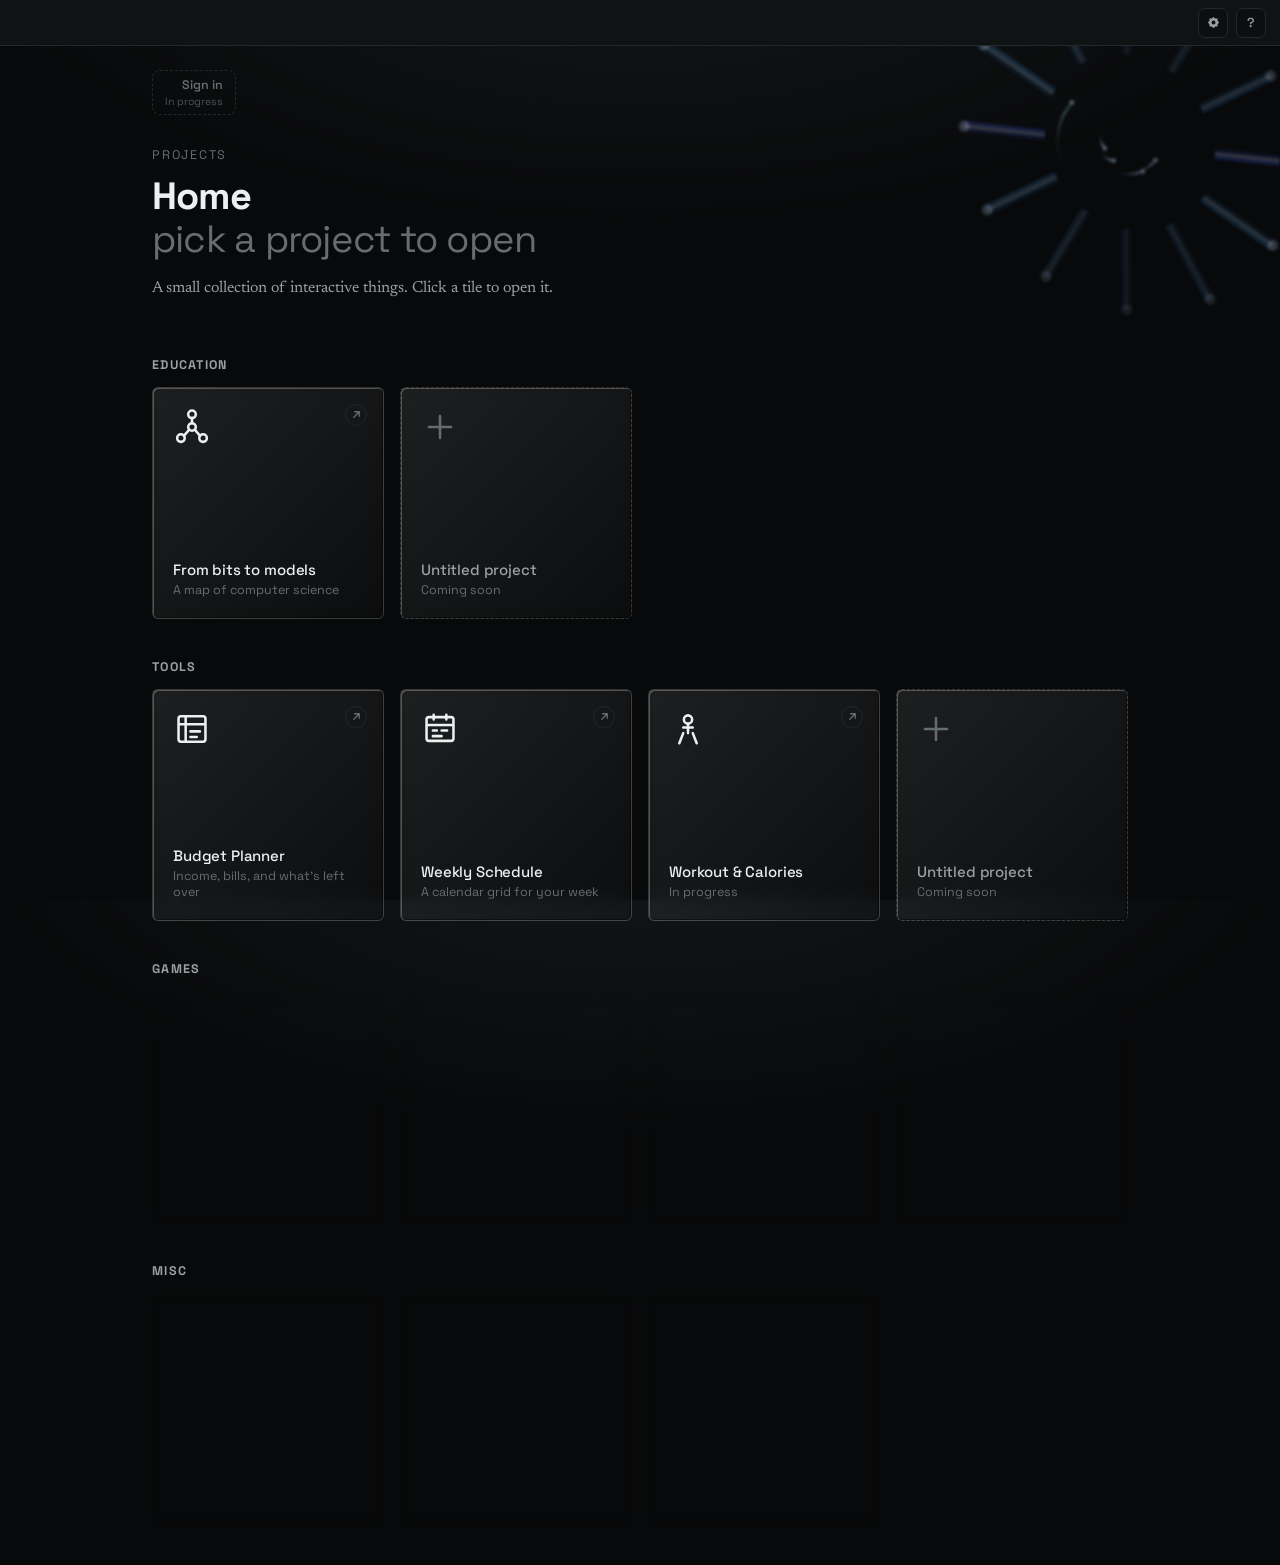
==== commit a586a788: "Light mode, a persistent site bar, and week layouts LIGHT MODE   The nine palette variables were cop" ====
--- a/index.html
+++ b/index.html
@@ -1,12 +1,15 @@
 <!doctype html>
 <html>
 <head>
+<script>try{var t=localStorage.getItem("site:theme");document.documentElement.dataset.theme=(t==="light")?"light":"dark"}catch(e){document.documentElement.dataset.theme="dark"}</script>
 <meta charset="utf-8">
 <meta name="viewport" content="width=device-width,initial-scale=1">
 <title>Home</title>
 <link rel="preconnect" href="https://fonts.googleapis.com">
 <link rel="preconnect" href="https://fonts.gstatic.com" crossorigin>
 <link href="https://fonts.googleapis.com/css2?family=Space+Grotesk:wght@400;500;700&family=Newsreader:ital,opsz,wght@0,6..72,300;0,6..72,400;1,6..72,300&display=swap" rel="stylesheet">
+<link rel="stylesheet" href="assets/theme.css?v=2">
+<link rel="stylesheet" href="assets/sitebar.css?v=2">
 <link rel="stylesheet" href="style.css?v=21">
 </head>
 <body>
@@ -16,18 +19,12 @@
 <div class="page">
 
   <div class="topbar">
-    <button type="button" class="settings-btn" id="settingsBtn" aria-haspopup="dialog" aria-expanded="false" aria-controls="settingsPanel" aria-label="Display settings">
-      <svg viewBox="0 0 24 24" width="16" height="16" xmlns="http://www.w3.org/2000/svg" aria-hidden="true">
-        <path fill="currentColor" fill-rule="evenodd" d="M21,12 L18.5,14.7 L18.4,18.4 L14.7,18.5 L12,21 L9.3,18.5 L5.6,18.4 L5.5,14.7 L3,12 L5.5,9.3 L5.6,5.6 L9.3,5.5 L12,3 L14.7,5.5 L18.4,5.6 L18.5,9.3 Z M8.8,12 A3.2,3.2 0 1,0 15.2,12 A3.2,3.2 0 1,0 8.8,12 Z"/>
-      </svg>
-    </button>
     <div id="authWidget" class="auth-widget"></div>
 
-    <div class="settings-panel" id="settingsPanel" role="dialog" aria-label="Display settings" hidden>
-      <div class="settings-head">
-        <h2>Display</h2>
-        <button type="button" class="settings-close" id="settingsClose" aria-label="Close">&times;</button>
-      </div>
+    <!-- Moved into the site bar's Settings panel on load; it is the one
+         place settings live now, so this is only a holding pen. -->
+    <div class="settings-fields" id="displayFields" hidden>
+      <h3>Background</h3>
 
       <div class="settings-row">
         <label for="setHue">Theme color</label>
@@ -401,28 +398,16 @@
   // ---------------------------------------------------------------
   // settings panel open/close
   // ---------------------------------------------------------------
-  const settingsBtn = document.getElementById("settingsBtn");
-  const settingsPanel = document.getElementById("settingsPanel");
-  function openSettings() {
-    settingsPanel.hidden = false;
-    settingsBtn.setAttribute("aria-expanded", "true");
-  }
-  function closeSettings() {
-    settingsPanel.hidden = true;
-    settingsBtn.setAttribute("aria-expanded", "false");
-  }
-  settingsBtn.addEventListener("click", () => {
-    if (settingsPanel.hidden) openSettings(); else closeSettings();
-  });
-  document.getElementById("settingsClose").addEventListener("click", closeSettings);
-  document.addEventListener("keydown", (e) => {
-    if (e.key === "Escape" && !settingsPanel.hidden) closeSettings();
-  });
-  document.addEventListener("click", (e) => {
-    if (settingsPanel.hidden) return;
-    if (settingsPanel.contains(e.target) || settingsBtn.contains(e.target)) return;
-    closeSettings();
+  // The controls are authored in the page but presented inside the site bar's
+  // Settings panel, so there is a single gear on every page.
+  window.addEventListener("sitebarready", function moveIntoSiteBar(){
+    const fields = document.getElementById("displayFields");
+    const slot = window.SiteBar && window.SiteBar.settingsExtra();
+    if (!fields || !slot) return;
+    fields.hidden = false;
+    slot.appendChild(fields);
   });
 </script>
+<script src="assets/sitebar.js?v=2" data-root="" data-where=""></script>
 </body>
 </html>
--- a/assets/theme.css
+++ b/assets/theme.css
@@ -0,0 +1,75 @@
+/* ============================================================
+   SHARED PALETTE — one source of truth for both themes.
+
+   Every page used to declare these nine variables itself, with the
+   same dark values copied into each stylesheet. They live here now,
+   so a page's own :root only carries what is genuinely its own.
+
+   Load this BEFORE the page's stylesheet.
+
+   Roles, so the light values are not just "the dark ones inverted":
+     --ground-deep  the backdrop the page sits on
+     --ground       the page surface, and the well inside a panel
+     --panel        a raised surface: cards, rails, drawers
+     --panel-hi     that surface under the pointer
+     --line         borders and rules
+     --ink          body text and headings
+     --ink-mid      secondary text
+     --ink-dim      captions, placeholders, disabled
+     --accent       a solid button's fill
+     --on-accent    text on that fill
+   ============================================================ */
+
+:root,
+:root[data-theme="dark"]{
+  color-scheme:dark;
+
+  --ground:#0C0E0F;
+  --ground-deep:#08090A;
+  --panel:#101314;
+  --panel-hi:#1A1E20;
+  --line:#23282B;
+  --ink:#EDEFF0;
+  --ink-mid:#9AA1A6;
+  --ink-dim:#666D72;
+  --focus:#EDEFF0;
+
+  --accent:#FFFFFF;
+  --on-accent:#08090A;
+  --accent-hover:#DDE3E7;
+
+  /* long-form reading text, a touch softer than --ink */
+  --prose:#DDE3E7;
+  /* the concept map's node fill, used by CSS and by the canvas alike */
+  --node-fill:#131719;
+  --edge:#9AA1A6;
+  --edge-lit:#FFFFFF;
+
+  /* a hairline shadow does nothing on near-black; light mode needs one */
+  --lift:none;
+}
+
+:root[data-theme="light"]{
+  color-scheme:light;
+
+  --ground:#F4F4F1;
+  --ground-deep:#EDEDE8;
+  --panel:#FFFFFF;
+  --panel-hi:#E9E9E3;
+  --line:#DCDCD3;
+  --ink:#16181B;
+  --ink-mid:#585F66;
+  --ink-dim:#848B93;
+  --focus:#16181B;
+
+  --accent:#16181B;
+  --on-accent:#FFFFFF;
+  --accent-hover:#34383D;
+
+  --prose:#23262A;
+  --node-fill:#FFFFFF;
+  --edge:#6E767D;
+  --edge-lit:#16181B;
+
+  --lift:0 1px 2px rgba(20,22,26,.05);
+}
--- a/assets/sitebar.css
+++ b/assets/sitebar.css
@@ -0,0 +1,165 @@
+/* ============================================================
+   SITE BAR — the one strip every page carries, built by sitebar.js.
+
+   Back, Menu, Settings and Help, in the same place and the same
+   shape everywhere, so leaving a project never means hunting for a
+   differently-placed link.
+
+   Pages that scroll get body padding to clear it. Pages that are a
+   fixed app shell (the concept map) set <body class="app-shell">
+   instead and give up that much height.
+   ============================================================ */
+
+/* --chrome-top / --chrome-bottom are room claimed by something fixed OUTSIDE
+   this bar. U-Not-E's "In progress" strips set them; everywhere else they are
+   zero, and every offset below is written in terms of them so the bar does not
+   have to know what is up there. */
+:root{ --sitebar-h:46px; --chrome-top:0px; --chrome-bottom:0px; }
+
+.sitebar{
+  position:fixed;
+  top:var(--chrome-top);
+  left:0;
+  right:0;
+  z-index:90;
+  height:var(--sitebar-h);
+  display:flex;
+  align-items:center;
+  gap:8px;
+  padding:0 14px;
+  background:var(--panel);
+  border-bottom:1px solid var(--line);
+  font-family:"Space Grotesk",system-ui,sans-serif;
+}
+
+.sb-btn{
+  display:inline-flex;
+  align-items:center;
+  gap:7px;
+  height:30px;
+  padding:0 11px;
+  background:var(--ground);
+  border:1px solid var(--line);
+  border-radius:7px;
+  color:var(--ink-mid);
+  font:500 13px "Space Grotesk",sans-serif;
+  text-decoration:none;
+  cursor:pointer;
+  white-space:nowrap;
+}
+.sb-btn:hover{color:var(--ink);border-color:var(--ink-dim)}
+.sb-btn:focus-visible{outline:2px solid var(--focus);outline-offset:1px}
+.sb-btn svg{flex:0 0 auto}
+.sb-btn--icon{width:30px;padding:0;justify-content:center}
+.sb-spacer{margin-left:auto}
+
+/* the project's own name, so the bar says where you are */
+.sb-where{
+  min-width:0;
+  overflow:hidden;
+  text-overflow:ellipsis;
+  white-space:nowrap;
+  font:500 13px "Space Grotesk",sans-serif;
+  color:var(--ink-dim);
+}
+
+/* ---------- panels hung off the bar ---------- */
+.sb-pop{
+  position:fixed;
+  top:calc(var(--chrome-top) + var(--sitebar-h) + 6px);
+  right:12px;
+  z-index:91;
+  width:min(340px,calc(100vw - 24px));
+  max-height:calc(100dvh - var(--chrome-top) - var(--chrome-bottom) - var(--sitebar-h) - 24px);
+  overflow-y:auto;
+  padding:16px 18px 18px;
+  background:var(--panel);
+  border:1px solid var(--line);
+  border-radius:11px;
+  box-shadow:0 18px 44px rgba(0,0,0,.42);
+}
+:root[data-theme="light"] .sb-pop{box-shadow:0 18px 44px rgba(20,22,26,.16)}
+.sb-pop[hidden]{display:none}
+.sb-pop h2{
+  margin:0 0 2px;
+  font:700 17px "Space Grotesk",sans-serif;
+  letter-spacing:-0.01em;
+  color:var(--ink);
+}
+.sb-pop p{
+  margin:0 0 12px;
+  font-family:"Newsreader",Georgia,serif;
+  font-size:15px;
+  line-height:1.55;
+  color:var(--ink-mid);
+}
+.sb-pop p:last-child{margin-bottom:0}
+.sb-pop h3{
+  margin:18px 0 6px;
+  font:500 12.5px "Space Grotesk",sans-serif;
+  letter-spacing:.03em;
+  text-transform:uppercase;
+  color:var(--ink-dim);
+}
+.sb-pop-head{display:flex;align-items:flex-start;gap:10px;margin-bottom:10px}
+.sb-pop-head h2{flex:1;min-width:0}
+.sb-close{
+  flex:0 0 auto;
+  width:26px;height:26px;
+  display:grid;place-items:center;
+  background:none;
+  border:1px solid transparent;
+  border-radius:6px;
+  color:var(--ink-dim);
+  font-size:19px;
+  line-height:1;
+  cursor:pointer;
+}
+.sb-close:hover{color:var(--ink);border-color:var(--line);background:var(--ground)}
+.sb-close:focus-visible{outline:2px solid var(--focus);outline-offset:1px}
+
+/* ---------- theme switch ---------- */
+.sb-seg{display:flex;gap:0;margin-bottom:4px}
+.sb-seg button{
+  flex:1;
+  display:inline-flex;
+  align-items:center;
+  justify-content:center;
+  gap:7px;
+  padding:8px 10px;
+  background:var(--ground);
+  border:1px solid var(--line);
+  color:var(--ink-mid);
+  font:500 13px "Space Grotesk",sans-serif;
+  cursor:pointer;
+}
+.sb-seg button:first-child{border-radius:7px 0 0 7px}
+.sb-seg button:last-child{border-radius:0 7px 7px 0;border-left:0}
+.sb-seg button:hover{color:var(--ink)}
+.sb-seg button[aria-pressed="true"]{
+  background:var(--accent);
+  border-color:var(--accent);
+  color:var(--on-accent);
+}
+.sb-seg button:focus-visible{outline:2px solid var(--focus);outline-offset:1px}
+
+/* anything a page wants to add to the settings panel lands here */
+#sbExtra:empty{display:none}
+#sbExtra{margin-top:6px}
+
+/* ---------- page clearance ----------
+   A scrolling page is pushed down by the bar. A fixed app shell cannot be
+   pushed — it is sized to the viewport — so it gives up that much height
+   and starts below instead. */
+body{padding-top:calc(var(--chrome-top) + var(--sitebar-h))}
+body.app-shell{padding-top:0}
+body.app-shell .shell{
+  margin-top:calc(var(--chrome-top) + var(--sitebar-h));
+  height:calc(100dvh - var(--chrome-top) - var(--chrome-bottom) - var(--sitebar-h));
+}
+
+@media (max-width:560px){
+  .sb-where{display:none}
+  .sb-btn--wide span{display:none}
+  .sb-btn--wide{width:30px;padding:0;justify-content:center}
+}
--- a/style.css
+++ b/style.css
@@ -1,13 +1,4 @@
 :root{
-  --ground:#0C0E0F;
-  --ground-deep:#08090A;
-  --panel:#101314;
-  --panel-hi:#1A1E20;
-  --line:#23282B;
-  --ink:#EDEFF0;
-  --ink-mid:#9AA1A6;
-  --ink-dim:#666D72;
-  --focus:#EDEFF0;
 }
 *{box-sizing:border-box}
 html,body{height:100%}
@@ -20,6 +11,13 @@
   font-family:"Space Grotesk",system-ui,sans-serif;
   min-height:100dvh;
 }
+
+/* The spiral and the mist are additive light painted on near-black — on a
+   light page they come out as a grey smear, and there is no version of
+   "glow" that works on white. Light mode simply does without them; the
+   controls for them stay, and take effect again on switching back. */
+:root[data-theme="light"] #bg,
+:root[data-theme="light"] .bottom-mist{display:none}
 
 #bg{
   position:fixed;
@@ -86,20 +84,6 @@
   flex-wrap:wrap;
   margin-bottom:32px;
 }
-.settings-btn{
-  display:inline-flex;
-  align-items:center;
-  justify-content:center;
-  width:34px;height:34px;
-  background:var(--panel);
-  border:1px solid var(--line);
-  border-radius:9px;
-  color:var(--ink-mid);
-  cursor:pointer;
-}
-.settings-btn:hover{color:var(--ink);border-color:var(--ink-dim)}
-.settings-btn:focus-visible,
-.settings-btn[aria-expanded="true"]{outline:2px solid var(--focus);outline-offset:1px}
 
 /* any page can drop <div id="authWidget"></div> and call
    initAuthWidget() on it (see assets/auth-widget.js) to get the same
@@ -120,7 +104,7 @@
   font:600 13px "Space Grotesk",sans-serif;
   cursor:pointer;
 }
-.auth-signin-btn:hover{background:#fff}
+.auth-signin-btn:hover{background:var(--accent)}
 .auth-signin-btn:disabled{opacity:.5;cursor:default}
 .auth-signin-btn:focus-visible{outline:2px solid var(--focus);outline-offset:2px}
 .auth-user{
@@ -166,46 +150,16 @@
   text-align:right;
 }
 
-/* display-settings dropdown -- anchored to the bottom of .topbar rather
-   than a hardcoded `top`, so it follows the button wherever that row
-   ends up. Being absolute (in-page) rather than fixed is what makes it
-   usable at high zoom: the panel is taller than a 256px-tall viewport,
-   and while it was fixed the bottom of it (mist toggle, reset button)
-   couldn't be reached at all -- now the page just scrolls to it.
-   Everything in it persists to localStorage only, no account involved. */
-.settings-panel{
-  position:absolute;
-  top:calc(100% + 6px);
-  left:0;
-  z-index:6;
-  width:250px;
-  max-width:calc(100vw - 40px);
-  padding:16px;
-  background:var(--panel);
-  border:1px solid var(--line);
-  border-radius:12px;
-  box-shadow:0 16px 40px rgba(0,0,0,.45);
-}
-.settings-head{
-  display:flex;
-  align-items:center;
-  justify-content:space-between;
-  margin:0 0 12px;
-}
-.settings-head h2{margin:0;font-size:14px;font-weight:700;color:var(--ink)}
-.settings-close{
-  width:24px;height:24px;
-  display:inline-flex;align-items:center;justify-content:center;
-  background:none;
-  border:0;
-  border-radius:6px;
-  color:var(--ink-dim);
-  font-size:16px;
-  line-height:1;
-  cursor:pointer;
-}
-.settings-close:hover{color:var(--ink)}
-.settings-close:focus-visible{outline:2px solid var(--focus);outline-offset:1px}
+/* The display controls are authored on the page and then moved into the
+   site bar's Settings panel, which supplies the surround. Only the rows
+   themselves need styling here. */
+.settings-fields h3{
+  margin:14px 0 6px;
+  font:500 12.5px "Space Grotesk",sans-serif;
+  letter-spacing:.03em;
+  text-transform:uppercase;
+  color:var(--ink-dim);
+}
 
 .settings-row{display:flex;flex-direction:column;gap:8px;margin:0 0 4px}
 .settings-row label{font-size:12px;color:var(--ink-mid)}
@@ -235,7 +189,7 @@
   color:var(--ink-dim);
 }
 
-.settings-panel .ghost-btn{
+.settings-fields .ghost-btn{
   width:100%;
   margin-top:10px;
   padding:8px 12px;
@@ -246,7 +200,7 @@
   font:500 12px "Space Grotesk",sans-serif;
   cursor:pointer;
 }
-.settings-panel .ghost-btn:hover{color:var(--ink);border-color:var(--ink-dim)}
+.settings-fields .ghost-btn:hover{color:var(--ink);border-color:var(--ink-dim)}
 
 /* sign-in isn't live yet (see assets/auth-widget.js) -- a greyed-out,
    non-interactive stand-in so it reads as "not built yet", same idea as
@@ -276,7 +230,6 @@
   .page{padding:14px 20px 28px}
   .topbar{margin-bottom:22px}
   .auth-name{max-width:70px}
-  .settings-panel{width:auto;left:0;right:0;max-width:none}
 }
 
 header{margin-bottom:56px}
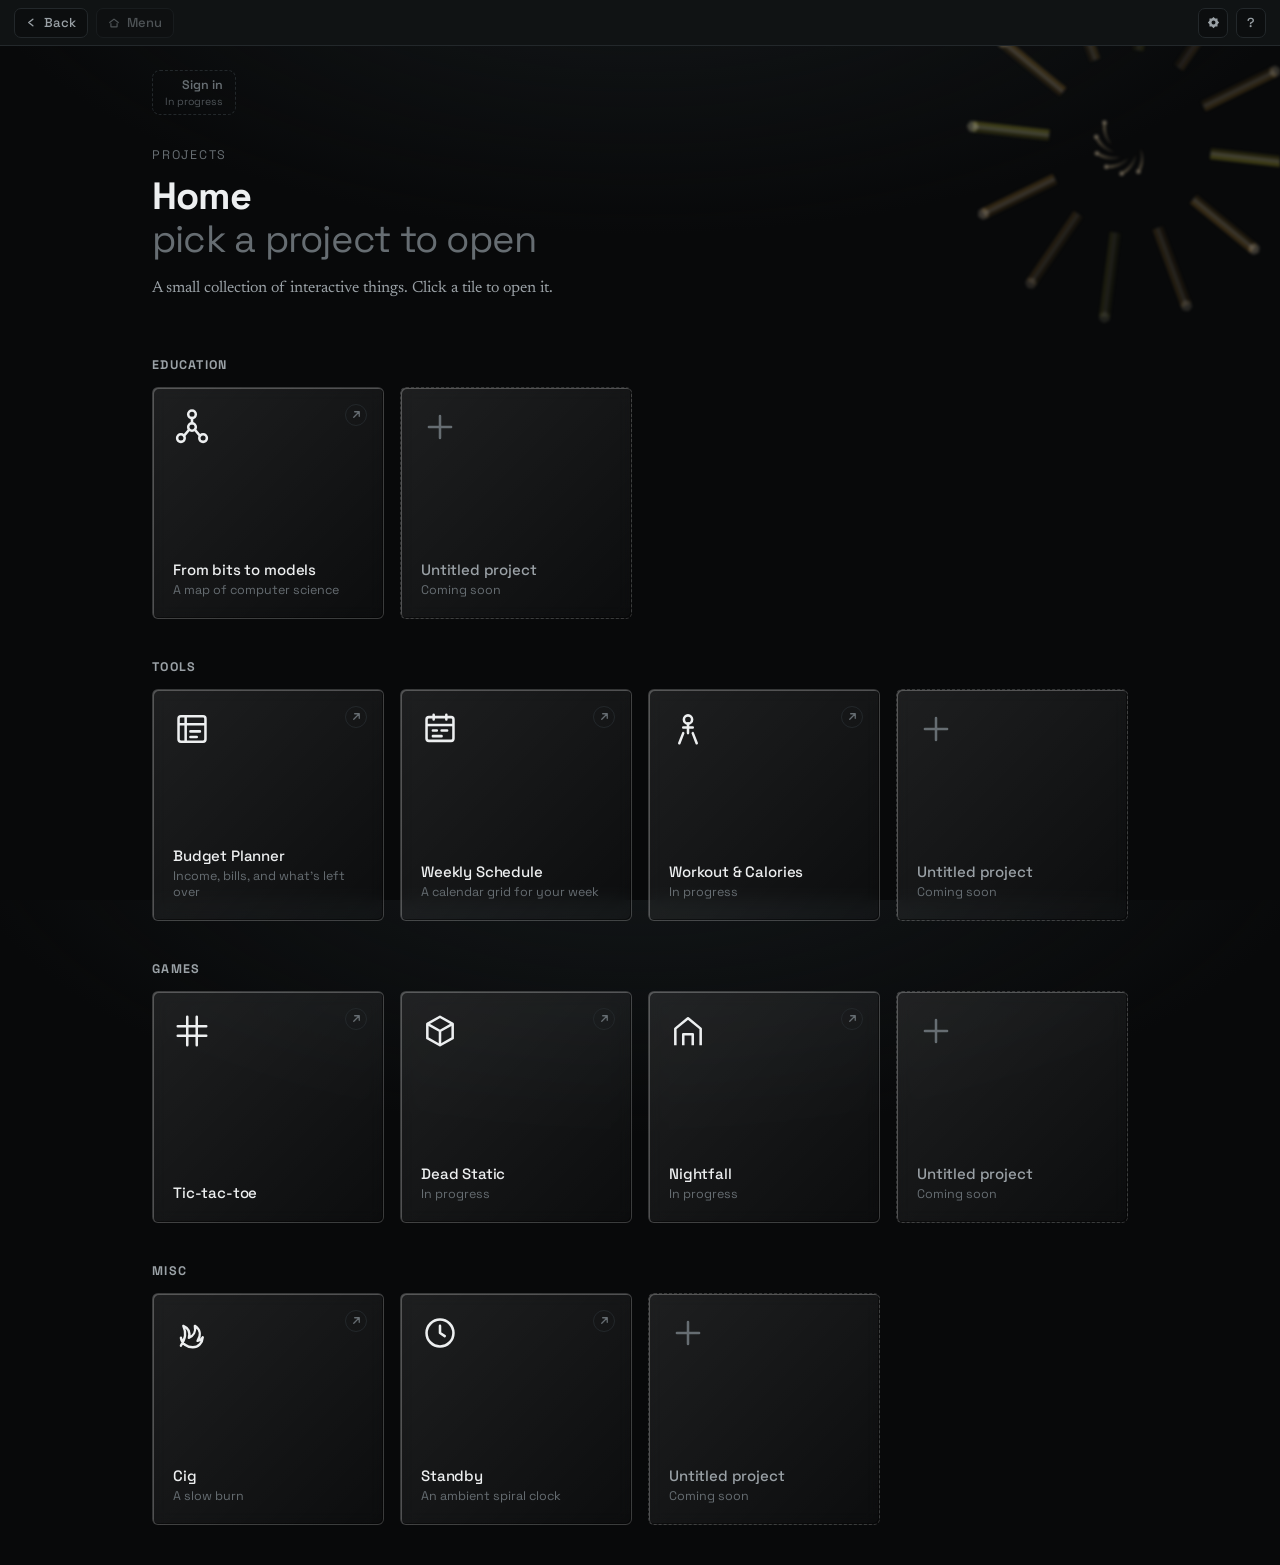
==== commit 69cdeeb3: "Same bar in the same place everywhere, and light mode that reaches the home page THE BAR   Back and " ====
--- a/index.html
+++ b/index.html
@@ -8,8 +8,8 @@
 <link rel="preconnect" href="https://fonts.googleapis.com">
 <link rel="preconnect" href="https://fonts.gstatic.com" crossorigin>
 <link href="https://fonts.googleapis.com/css2?family=Space+Grotesk:wght@400;500;700&family=Newsreader:ital,opsz,wght@0,6..72,300;0,6..72,400;1,6..72,300&display=swap" rel="stylesheet">
-<link rel="stylesheet" href="assets/theme.css?v=2">
-<link rel="stylesheet" href="assets/sitebar.css?v=2">
+<link rel="stylesheet" href="assets/theme.css?v=3">
+<link rel="stylesheet" href="assets/sitebar.css?v=3">
 <link rel="stylesheet" href="style.css?v=21">
 </head>
 <body>
@@ -408,6 +408,6 @@
     slot.appendChild(fields);
   });
 </script>
-<script src="assets/sitebar.js?v=2" data-root="" data-where=""></script>
+<script src="assets/sitebar.js?v=3" data-root="" data-where=""></script>
 </body>
 </html>
--- a/assets/theme.css
+++ b/assets/theme.css
@@ -38,6 +38,21 @@
   --on-accent:#08090A;
   --accent-hover:#DDE3E7;
 
+  /* the wash behind the top of every page */
+  --body-tint:#14181A;
+
+  /* the home page's tiles are glass: a tint, an edge, and two inset
+     hairlines that fake a lit top-left and a shaded bottom-right */
+  --glass:rgba(255,255,255,.09);
+  --glass-2:rgba(255,255,255,.02);
+  --glass-hi:rgba(255,255,255,.15);
+  --glass-hi-2:rgba(255,255,255,.04);
+  --glass-edge:rgba(255,255,255,.16);
+  --glass-edge-hi:rgba(255,255,255,.32);
+  --glass-lit:rgba(255,255,255,.25);
+  --glass-shade:rgba(0,0,0,.45);
+  --drop:rgba(0,0,0,.45);
+
   /* long-form reading text, a touch softer than --ink */
   --prose:#DDE3E7;
   /* the concept map's node fill, used by CSS and by the canvas alike */
@@ -66,6 +81,25 @@
   --on-accent:#FFFFFF;
   --accent-hover:#34383D;
 
+  /* The same wash, warmed rather than darkened. On a light page the tint
+     has to sit slightly darker than the ground to read as a wash at all,
+     which is the opposite of what it does on a dark one. */
+  --body-tint:#E4E4DD;
+
+  /* Glass is white-on-dark by construction. On white it disappears, so
+     light mode tints with ink instead and the lit and shaded hairlines
+     swap round: light from above still means a pale top edge, but here
+     that is the panel itself and the shading has to darken. */
+  --glass:rgba(22,24,27,.035);
+  --glass-2:rgba(22,24,27,.012);
+  --glass-hi:rgba(22,24,27,.07);
+  --glass-hi-2:rgba(22,24,27,.02);
+  --glass-edge:rgba(22,24,27,.14);
+  --glass-edge-hi:rgba(22,24,27,.28);
+  --glass-lit:rgba(255,255,255,.9);
+  --glass-shade:rgba(22,24,27,.10);
+  --drop:rgba(20,22,26,.16);
+
   --prose:#23262A;
   --node-fill:#FFFFFF;
   --edge:#6E767D;
--- a/assets/sitebar.css
+++ b/assets/sitebar.css
@@ -50,6 +50,16 @@
 .sb-btn:hover{color:var(--ink);border-color:var(--ink-dim)}
 .sb-btn:focus-visible{outline:2px solid var(--focus);outline-offset:1px}
 .sb-btn svg{flex:0 0 auto}
+
+/* Back with nothing behind it, and Menu while you are already on the menu.
+   Both keep their place so the strip never shifts between pages. */
+.sb-btn:disabled,
+.sb-btn.is-here{
+  opacity:.45;
+  cursor:default;
+}
+.sb-btn:disabled:hover,
+.sb-btn.is-here:hover{color:var(--ink-mid);border-color:var(--line)}
 .sb-btn--icon{width:30px;padding:0;justify-content:center}
 .sb-spacer{margin-left:auto}
 
--- a/style.css
+++ b/style.css
@@ -5,7 +5,7 @@
 body{
   margin:0;
   background:
-    radial-gradient(ellipse 90% 60% at 50% -10%, #14181A 0%, transparent 60%),
+    radial-gradient(ellipse 90% 60% at 50% -10%, var(--body-tint) 0%, transparent 60%),
     var(--ground-deep);
   color:var(--ink);
   font-family:"Space Grotesk",system-ui,sans-serif;
@@ -274,11 +274,11 @@
   aspect-ratio:1/1;
   padding:20px;
   border-radius:6px;
-  background:linear-gradient(135deg, rgba(255,255,255,.09), rgba(255,255,255,.02));
-  border:1px solid rgba(255,255,255,.16);
+  background:linear-gradient(135deg, var(--glass), var(--glass-2));
+  border:1px solid var(--glass-edge);
   box-shadow:
-    inset 1px 1px 0 rgba(255,255,255,.25),
-    inset -1px -1px 0 rgba(0,0,0,.45);
+    inset 1px 1px 0 var(--glass-lit),
+    inset -1px -1px 0 var(--glass-shade);
   backdrop-filter:blur(8px) saturate(1.05);
   -webkit-backdrop-filter:blur(8px) saturate(1.05);
   text-decoration:none;
@@ -287,8 +287,8 @@
   transition:transform .18s ease, border-color .18s ease, background .18s ease;
 }
 .tile:hover{
-  background:linear-gradient(135deg, rgba(255,255,255,.15), rgba(255,255,255,.04));
-  border-color:rgba(255,255,255,.32);
+  background:linear-gradient(135deg, var(--glass-hi), var(--glass-hi-2));
+  border-color:var(--glass-edge-hi);
 }
 .tile:focus-visible{outline:2px solid var(--focus);outline-offset:2px}
 
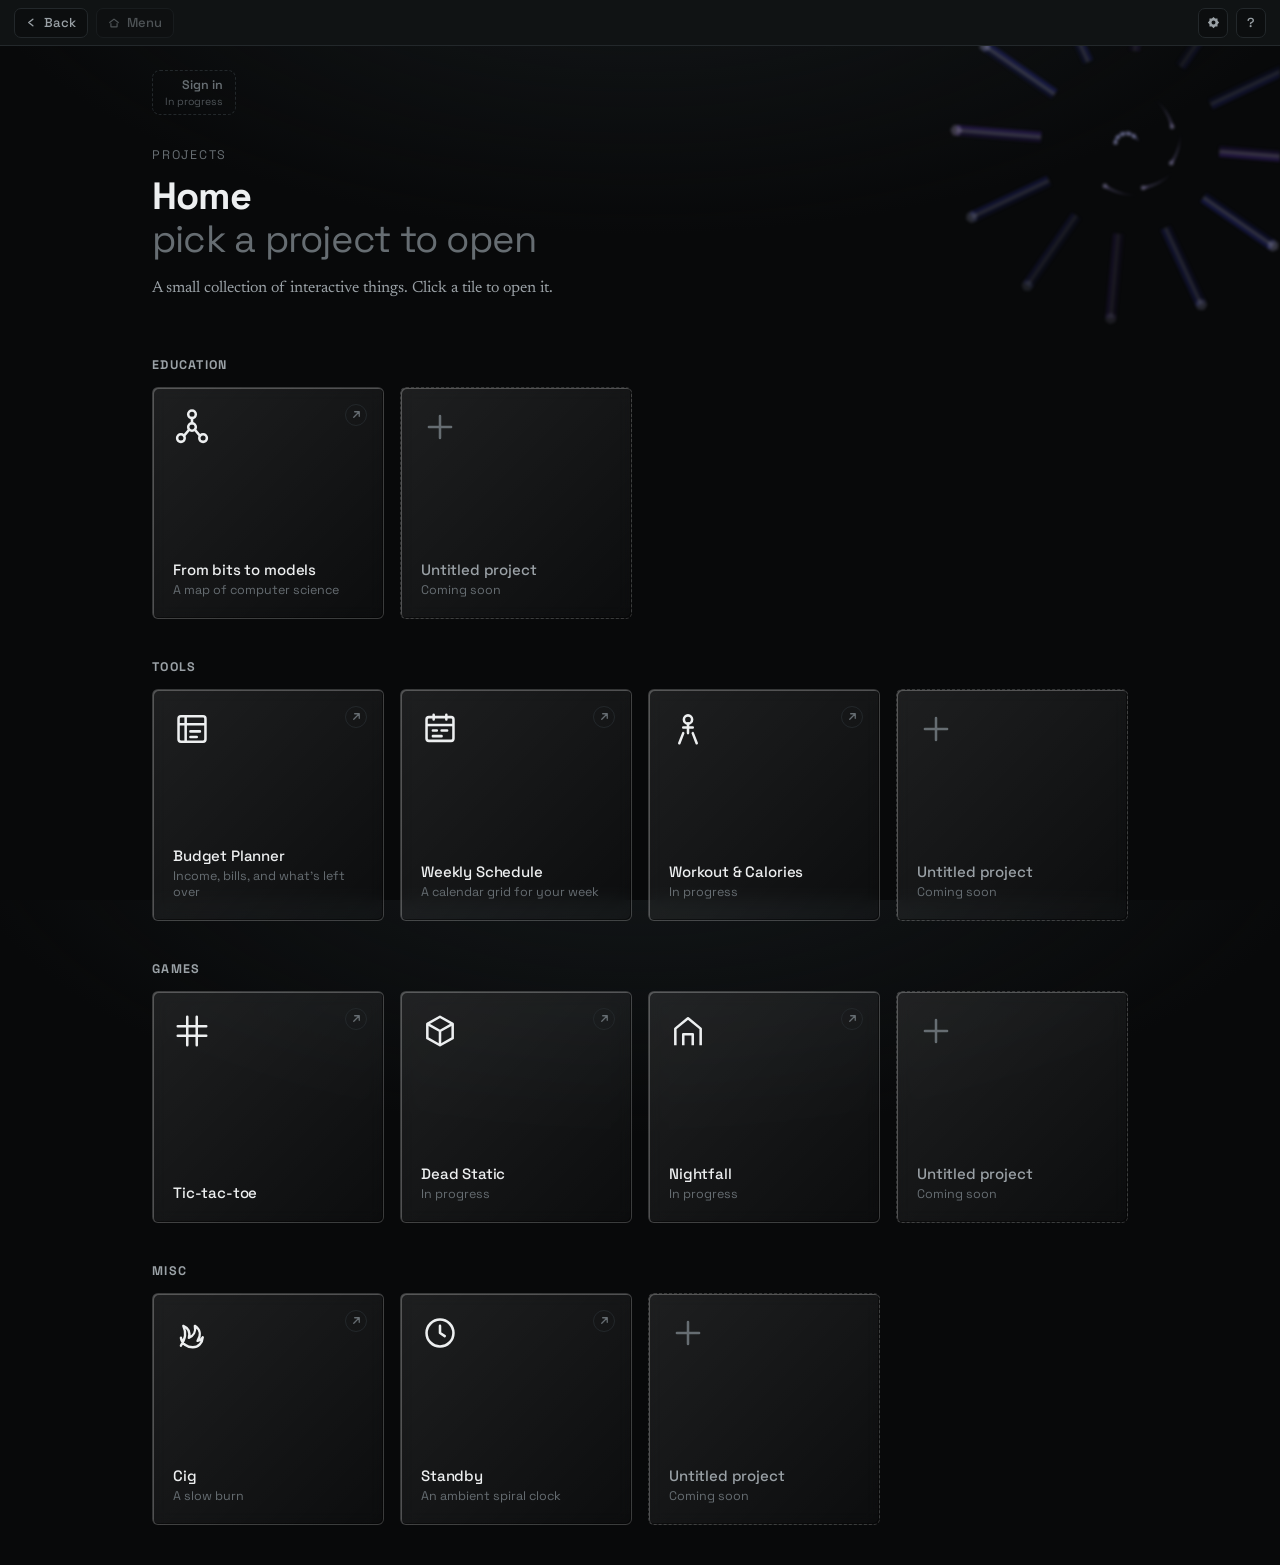
==== commit 2df1a11c: "Fix the theme not surviving a page change, and version the stylesheets Choosing light on a tool and " ====
--- a/index.html
+++ b/index.html
@@ -8,9 +8,9 @@
 <link rel="preconnect" href="https://fonts.googleapis.com">
 <link rel="preconnect" href="https://fonts.gstatic.com" crossorigin>
 <link href="https://fonts.googleapis.com/css2?family=Space+Grotesk:wght@400;500;700&family=Newsreader:ital,opsz,wght@0,6..72,300;0,6..72,400;1,6..72,300&display=swap" rel="stylesheet">
-<link rel="stylesheet" href="assets/theme.css?v=3">
-<link rel="stylesheet" href="assets/sitebar.css?v=3">
-<link rel="stylesheet" href="style.css?v=21">
+<link rel="stylesheet" href="assets/theme.css?v=4">
+<link rel="stylesheet" href="assets/sitebar.css?v=4">
+<link rel="stylesheet" href="style.css?v=22">
 </head>
 <body>
 <canvas id="bg"></canvas>
@@ -408,6 +408,6 @@
     slot.appendChild(fields);
   });
 </script>
-<script src="assets/sitebar.js?v=3" data-root="" data-where=""></script>
+<script src="assets/sitebar.js?v=4" data-root="" data-where=""></script>
 </body>
 </html>
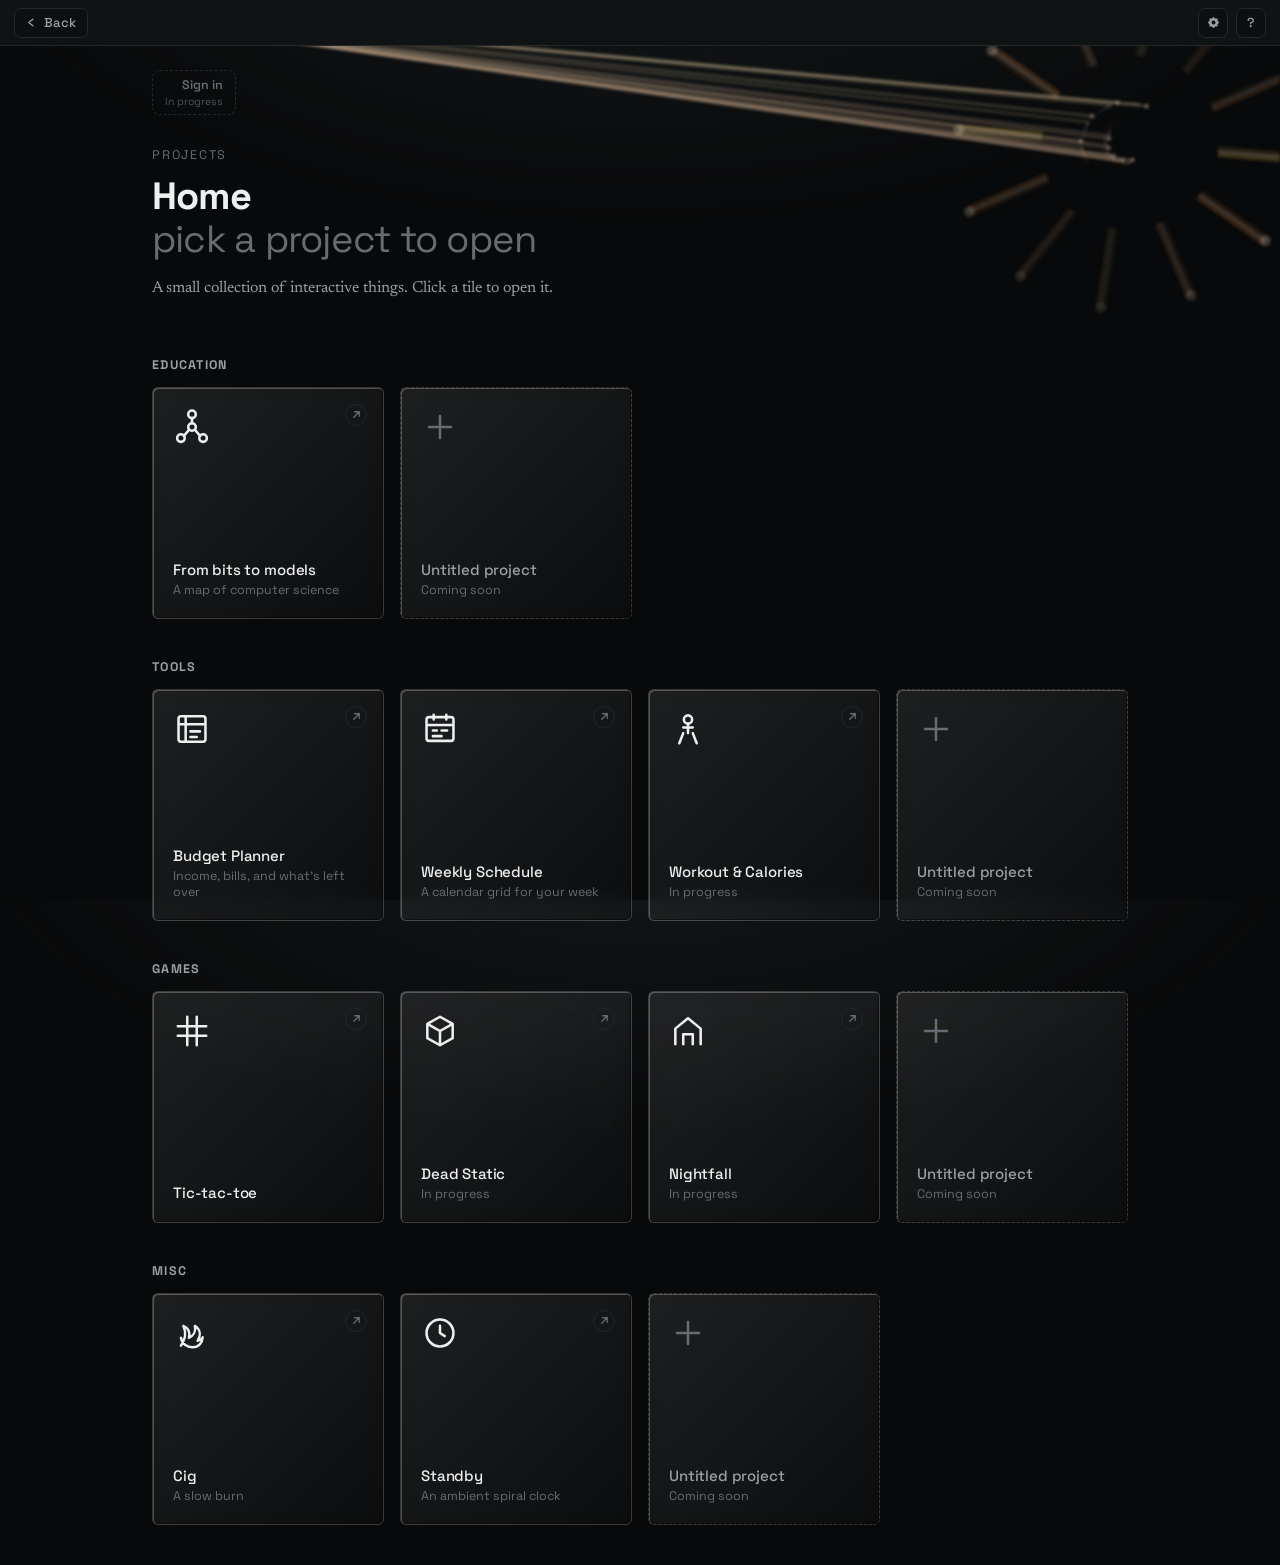
==== commit f74adc9a: "Drop the Menu button on the menu, and even up the scrollbars Keeping a greyed-out Menu button on the" ====
--- a/index.html
+++ b/index.html
@@ -8,8 +8,8 @@
 <link rel="preconnect" href="https://fonts.googleapis.com">
 <link rel="preconnect" href="https://fonts.gstatic.com" crossorigin>
 <link href="https://fonts.googleapis.com/css2?family=Space+Grotesk:wght@400;500;700&family=Newsreader:ital,opsz,wght@0,6..72,300;0,6..72,400;1,6..72,300&display=swap" rel="stylesheet">
-<link rel="stylesheet" href="assets/theme.css?v=4">
-<link rel="stylesheet" href="assets/sitebar.css?v=4">
+<link rel="stylesheet" href="assets/theme.css?v=5">
+<link rel="stylesheet" href="assets/sitebar.css?v=5">
 <link rel="stylesheet" href="style.css?v=22">
 </head>
 <body>
@@ -408,6 +408,6 @@
     slot.appendChild(fields);
   });
 </script>
-<script src="assets/sitebar.js?v=4" data-root="" data-where=""></script>
+<script src="assets/sitebar.js?v=5" data-root="" data-where=""></script>
 </body>
 </html>
--- a/assets/theme.css
+++ b/assets/theme.css
@@ -19,6 +19,16 @@
      --accent       a solid button's fill
      --on-accent    text on that fill
    ============================================================ */
+
+/* Thin scrollbars everywhere. Three pages had styled theirs and the rest had
+   not, so the default bar was both a different colour and a different width —
+   which quietly moved the right edge of the page, and with it anything
+   anchored to it, by a few pixels from page to page. */
+*{scrollbar-width:thin;scrollbar-color:var(--line) transparent}
+::-webkit-scrollbar{width:9px;height:9px}
+::-webkit-scrollbar-track{background:transparent}
+::-webkit-scrollbar-thumb{background:var(--line);border-radius:5px}
+::-webkit-scrollbar-thumb:hover{background:var(--ink-dim)}
 
 :root,
 :root[data-theme="dark"]{
--- a/assets/sitebar.css
+++ b/assets/sitebar.css
@@ -51,15 +51,10 @@
 .sb-btn:focus-visible{outline:2px solid var(--focus);outline-offset:1px}
 .sb-btn svg{flex:0 0 auto}
 
-/* Back with nothing behind it, and Menu while you are already on the menu.
-   Both keep their place so the strip never shifts between pages. */
-.sb-btn:disabled,
-.sb-btn.is-here{
-  opacity:.45;
-  cursor:default;
-}
-.sb-btn:disabled:hover,
-.sb-btn.is-here:hover{color:var(--ink-mid);border-color:var(--line)}
+/* Back with nothing behind it — a landing straight into this page. It keeps
+   its slot rather than vanishing, the way a browser's own Back does. */
+.sb-btn:disabled{opacity:.45;cursor:default}
+.sb-btn:disabled:hover{color:var(--ink-mid);border-color:var(--line)}
 .sb-btn--icon{width:30px;padding:0;justify-content:center}
 .sb-spacer{margin-left:auto}
 
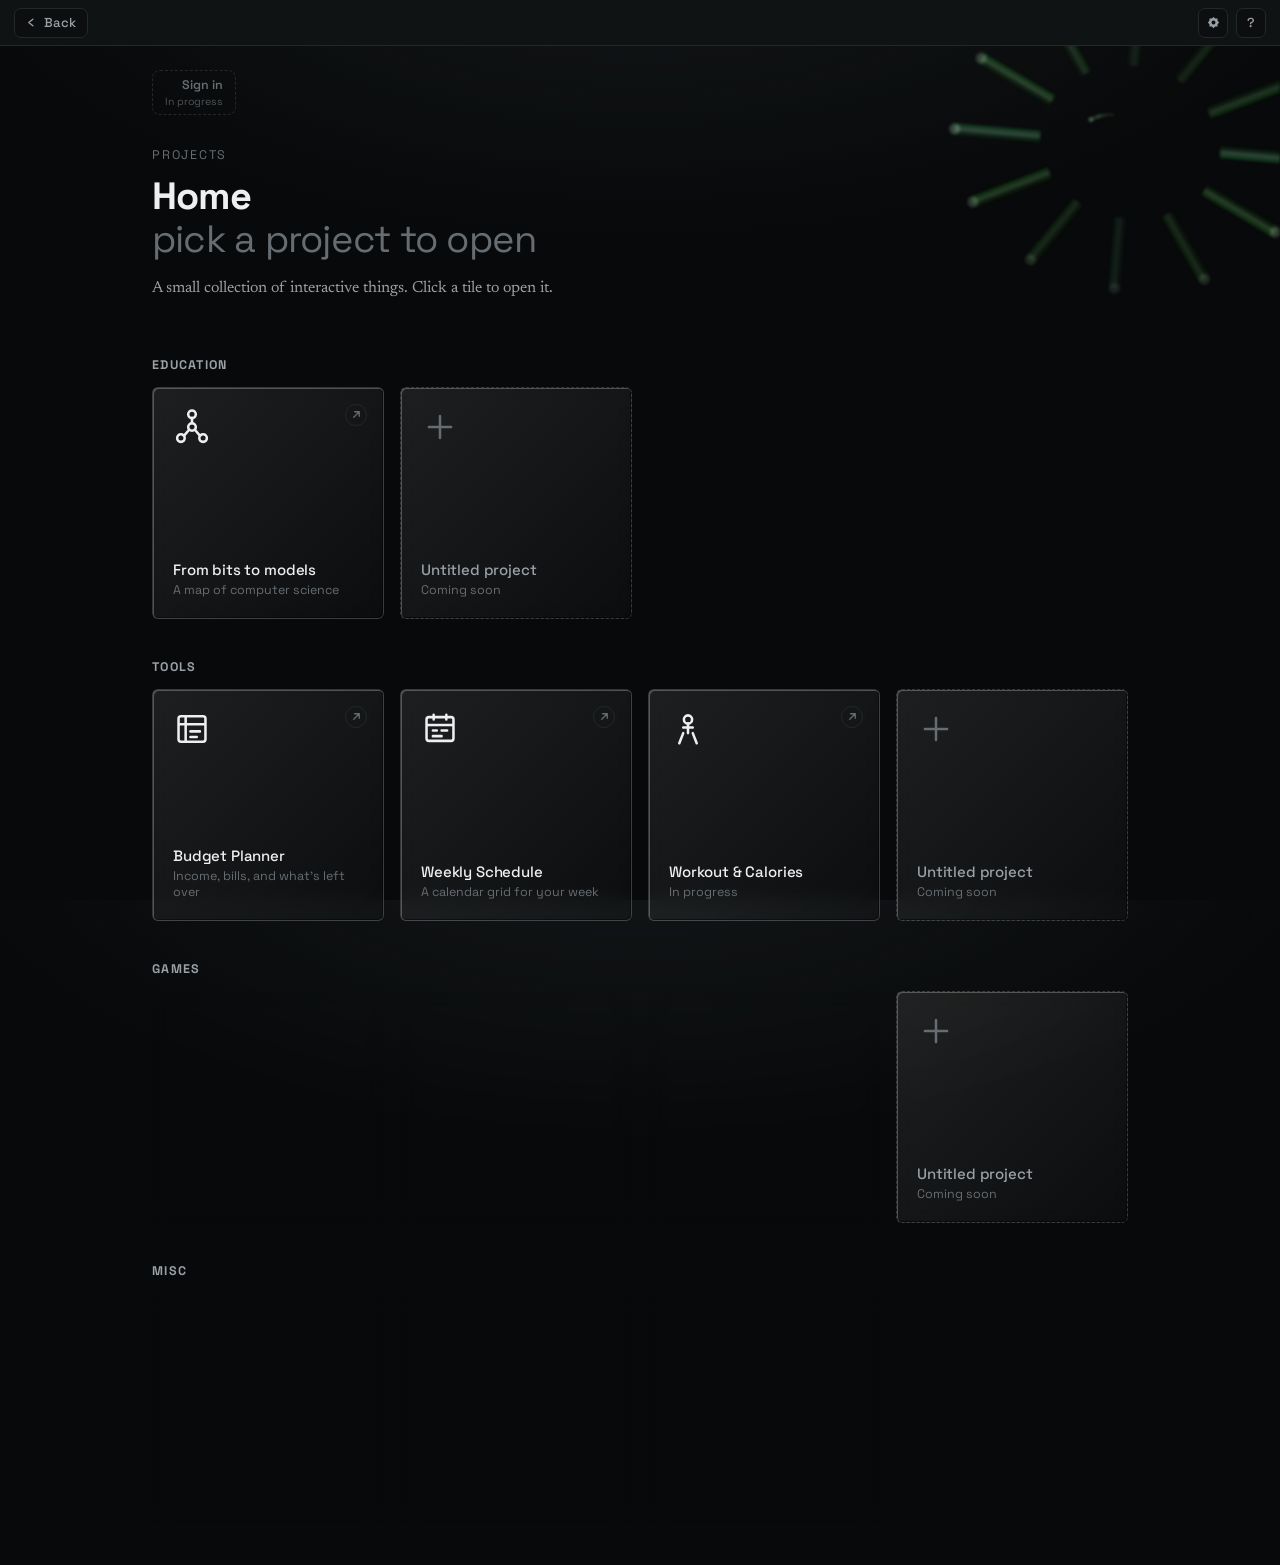
==== commit 0b9cdb5b: "Make ? about storage only, and add a clear-all button The help panel opened by describing what the s" ====
--- a/index.html
+++ b/index.html
@@ -8,8 +8,8 @@
 <link rel="preconnect" href="https://fonts.googleapis.com">
 <link rel="preconnect" href="https://fonts.gstatic.com" crossorigin>
 <link href="https://fonts.googleapis.com/css2?family=Space+Grotesk:wght@400;500;700&family=Newsreader:ital,opsz,wght@0,6..72,300;0,6..72,400;1,6..72,300&display=swap" rel="stylesheet">
-<link rel="stylesheet" href="assets/theme.css?v=5">
-<link rel="stylesheet" href="assets/sitebar.css?v=5">
+<link rel="stylesheet" href="assets/theme.css?v=6">
+<link rel="stylesheet" href="assets/sitebar.css?v=6">
 <link rel="stylesheet" href="style.css?v=22">
 </head>
 <body>
@@ -408,6 +408,6 @@
     slot.appendChild(fields);
   });
 </script>
-<script src="assets/sitebar.js?v=5" data-root="" data-where=""></script>
+<script src="assets/sitebar.js?v=7" data-root="" data-where=""></script>
 </body>
 </html>
--- a/assets/theme.css
+++ b/assets/theme.css
@@ -70,6 +70,9 @@
   --edge:#9AA1A6;
   --edge-lit:#FFFFFF;
 
+  --danger:#E0584F;
+  --on-danger:#FFFFFF;
+
   /* a hairline shadow does nothing on near-black; light mode needs one */
   --lift:none;
 }
@@ -115,5 +118,8 @@
   --edge:#6E767D;
   --edge-lit:#16181B;
 
+  --danger:#C4362C;
+  --on-danger:#FFFFFF;
+
   --lift:0 1px 2px rgba(20,22,26,.05);
 }
--- a/assets/sitebar.css
+++ b/assets/sitebar.css
@@ -152,6 +152,35 @@
 #sbExtra:empty{display:none}
 #sbExtra{margin-top:6px}
 
+/* ---------- erasing everything ---------- */
+.sb-pop .sb-note{
+  margin:0 0 9px;
+  font-family:"Space Grotesk",sans-serif;
+  font-size:12px;
+  line-height:1.45;
+  color:var(--ink-dim);
+}
+.sb-wide-btn{
+  display:block;
+  width:100%;
+  padding:9px 12px;
+  background:var(--ground);
+  border:1px solid var(--line);
+  border-radius:7px;
+  color:var(--ink-mid);
+  font:500 13px "Space Grotesk",sans-serif;
+  cursor:pointer;
+}
+.sb-wide-btn:focus-visible{outline:2px solid var(--focus);outline-offset:1px}
+.sb-danger:hover{color:var(--danger);border-color:var(--danger)}
+/* armed: it takes a second click, and it should look like it means it */
+.sb-danger.is-armed{
+  background:var(--danger);
+  border-color:var(--danger);
+  color:var(--on-danger);
+}
+.sb-danger.is-armed:hover{color:var(--on-danger)}
+
 /* ---------- page clearance ----------
    A scrolling page is pushed down by the bar. A fixed app shell cannot be
    pushed — it is sized to the viewport — so it gives up that much height
